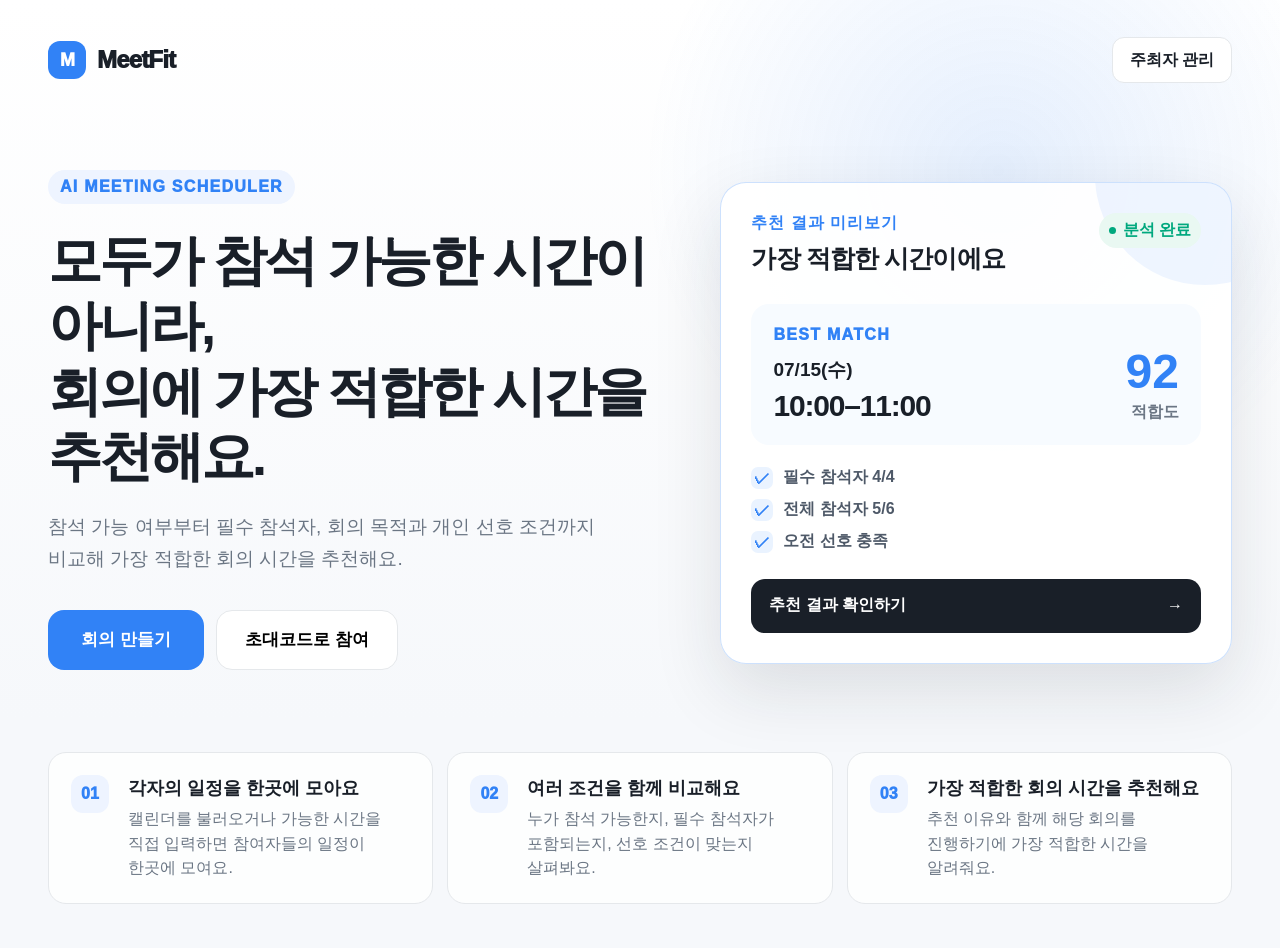
==== index.html @ 1ff72965 "change explain" ====
<!doctype html>
<html lang="ko">
  <head>
    <meta charset="UTF-8" />
    <meta name="viewport" content="width=device-width, initial-scale=1.0" />
    <title>MeetFit</title>
    <style>
      :root {
        --blue: #3182f6;
        --blue-2: #eaf3ff;
        --text: #191f28;
        --sub: #6b7684;
        --line: #e5e8eb;
        --bg: #f6f8fb;
        --card: #fff;
        --r: 18px;
        --shadow: 0 18px 50px rgba(25, 31, 40, 0.08);
      }
      * {
        box-sizing: border-box;
      }
      body {
        margin: 0;
        background: var(--bg);
        color: var(--text);
        font-size: 16px;
        font-family:
          -apple-system, BlinkMacSystemFont, "Segoe UI", Pretendard,
          "Noto Sans KR", sans-serif;
      }
      button,
      input,
      select {
        font: inherit;
      }
      button {
        border: 0;
        cursor: pointer;
      }
      .page {
        display: none;
        min-height: 100vh;
        padding: 54px 64px;
      }
      .page.active {
        display: block;
        animation: fade 0.22s ease;
      }
      @keyframes fade {
        from {
          opacity: 0.2;
          transform: translateY(8px);
        }
        to {
          opacity: 1;
          transform: none;
        }
      }
      .wrap {
        max-width: 1280px;
        margin: 0 auto;
      }
      .top {
        display: flex;
        justify-content: space-between;
        align-items: center;
        margin-bottom: 32px;
      }
      .brand {
        font-size: 24px;
        font-weight: 900;
      }
      .ghost {
        height: 54px;
        padding: 0 24px;
        border-radius: 14px;
        background: white;
        border: 1px solid var(--line);
        font-weight: 850;
        color: var(--text);
      }
      .primary {
        height: 58px;
        padding: 0 28px;
        border-radius: 14px;
        background: var(--blue);
        color: #fff;
        font-weight: 900;
      }
      .secondary {
        height: 58px;
        padding: 0 28px;
        border-radius: 14px;
        background: white;
        border: 1px solid var(--line);
        font-weight: 900;
      }
      .muted {
        color: var(--sub);
      }
      h1 {
        font-size: 54px;
        line-height: 1.14;
        margin: 0 0 18px;
        letter-spacing: -0.04em;
      }
      h2 {
        font-size: 38px;
        margin: 0 0 14px;
        letter-spacing: -0.035em;
      }
      h3 {
        font-size: 24px;
        margin: 0 0 10px;
      }
      .lead {
        font-size: 21px;
        line-height: 1.7;
        color: var(--sub);
        margin: 0 0 38px;
      }
      .card {
        background: var(--card);
        border: 1px solid var(--line);
        border-radius: var(--r);
        box-shadow: var(--shadow);
        padding: 34px;
      }
      .grid3 {
        display: grid;
        grid-template-columns: repeat(3, 1fr);
        gap: 22px;
      }
      .entry {
        min-height: 240px;
        text-align: left;
        transition: 0.18s;
      }
      .entry:hover {
        transform: translateY(-4px);
        border-color: #bcd6ff;
      }
      .entry .icon {
        font-size: 36px;
        margin-bottom: 26px;
      }
      .entry p {
        color: var(--sub);
        line-height: 1.6;
      }
      .pill {
        display: inline-flex;
        align-items: center;
        gap: 6px;
        border-radius: 99px;
        background: #eef4ff;
        color: var(--blue);
        font-weight: 900;
        padding: 9px 14px;
        font-size: 16px;
      }
      .layout {
        display: grid;
        grid-template-columns: 380px 1fr;
        gap: 28px;
        align-items: start;
      }
      .stack {
        display: flex;
        flex-direction: column;
        gap: 18px;
      }
      .field {
        display: flex;
        flex-direction: column;
        gap: 9px;
        margin-top: 20px;
      }
      .field label {
        font-weight: 900;
      }
      .field input,
      .field select {
        height: 58px;
        border: 1px solid var(--line);
        border-radius: 14px;
        padding: 0 18px;
        background: white;
      }
      .row {
        display: grid;
        grid-template-columns: 1fr 1fr;
        gap: 14px;
      }
      .hostbox {
        background: #f7f9fc;
        border: 1px solid var(--line);
        border-radius: 16px;
        padding: 18px;
        display: grid;
        gap: 10px;
      }
      .hostbox b {
        font-size: 18px;
      }
      .checkrow {
        display: flex;
        align-items: center;
        gap: 12px;
        margin-top: 16px;
        padding: 18px;
        border: 1px solid #bcd6ff;
        background: #f7fbff;
        border-radius: 14px;
        font-weight: 900;
      }
      .checkrow input {
        width: 22px;
        height: 22px;
        accent-color: var(--blue);
      }
      .section {
        margin-bottom: 22px;
      }
      .people-head {
        display: flex;
        justify-content: space-between;
        align-items: center;
        margin-bottom: 22px;
      }
      .addline {
        display: grid;
        grid-template-columns: 1fr 1fr auto;
        gap: 12px;
        margin-bottom: 22px;
      }
      .addline input {
        height: 58px;
        border: 1px solid var(--line);
        border-radius: 14px;
        padding: 0 18px;
      }
      .people-grid {
        display: grid;
        grid-template-columns: 1fr 1fr;
        gap: 14px;
      }
      .person {
        border: 1px solid var(--line);
        border-radius: 16px;
        padding: 16px;
        display: flex;
        align-items: center;
        gap: 14px;
        background: white;
      }
      .avatar {
        width: 46px;
        height: 46px;
        border-radius: 14px;
        background: #eef2f7;
        color: #5f6b7a;
        display: grid;
        place-items: center;
        font-weight: 900;
      }
      .person-info {
        flex: 1;
      }
      .person-info b {
        display: block;
        font-size: 17px;
      }
      .person-info span {
        color: var(--sub);
      }
      .mini-check {
        width: 26px;
        height: 26px;
        accent-color: var(--blue);
      }
      .remove {
        width: 36px;
        height: 36px;
        border-radius: 12px;
        background: #f2f4f6;
        color: #6b7684;
        font-weight: 900;
      }
      .criteria {
        display: flex;
        flex-direction: column;
        gap: 12px;
      }
      .criterion {
        border: 1px solid var(--line);
        border-radius: 15px;
        background: white;
        padding: 18px;
        display: grid;
        grid-template-columns: 28px 42px 1fr;
        gap: 12px;
        align-items: center;
      }
      .handle {
        color: #8b95a1;
      }
      .num {
        width: 30px;
        height: 30px;
        border-radius: 50%;
        background: var(--blue-2);
        color: var(--blue);
        display: grid;
        place-items: center;
        font-weight: 900;
      }
      .small {
        font-size: 16px;
        color: var(--sub);
        margin-top: 3px;
      }
      .invite-card {
        border: 1px solid #bcd6ff;
        background: #f7fbff;
        border-radius: 18px;
        padding: 26px;
        margin-top: 22px;
      }
      .code {
        font-size: 50px;
        font-weight: 950;
        letter-spacing: 0.08em;
        color: var(--blue);
        margin: 14px 0 22px;
      }
      .btnrow {
        display: flex;
        gap: 12px;
        flex-wrap: wrap;
      }
      .side-tabs {
        display: flex;
        flex-direction: column;
        gap: 14px;
      }
      .tab {
        width: 100%;
        height: 74px;
        border-radius: 16px;
        text-align: left;
        padding: 0 22px;
        font-size: 20px;
        font-weight: 900;
        background: #eef4ff;
        color: var(--blue);
      }
      .tab.off {
        background: transparent;
        color: #6b7684;
      }
      .dashboard {
        display: grid;
        grid-template-columns: 360px 1fr;
        gap: 26px;
      }
      .status-list {
        display: flex;
        flex-direction: column;
        gap: 12px;
      }
      .status-person {
        border: 1px solid var(--line);
        border-radius: 15px;
        background: white;
        padding: 16px;
        display: flex;
        gap: 12px;
        align-items: center;
      }
      .badge {
        border-radius: 99px;
        padding: 7px 10px;
        font-size: 16px;
        font-weight: 900;
        background: #f2f4f6;
        color: #6b7684;
      }
      .done {
        background: #e9f8f2;
        color: #00a87e;
      }
      .pending {
        background: #f2f4f6;
        color: #6b7684;
      }
      .bar {
        height: 12px;
        background: #edf1f6;
        border-radius: 99px;
        overflow: hidden;
        margin: 14px 0 4px;
      }
      .bar > div {
        height: 100%;
        width: 50%;
        background: var(--blue);
      }
      #status .organizer-progress {
        margin: 14px 0 30px;
      }
      .results {
        display: flex;
        flex-direction: column;
        gap: 16px;
      }
      .result {
        border: 1px solid var(--line);
        border-radius: 18px;
        background: white;
        padding: 26px;
      }
      .result.best {
        border-color: #9cc7ff;
        background: #fbfdff;
      }
      .result-top {
        display: flex;
        justify-content: space-between;
        gap: 20px;
      }
      .score {
        font-size: 34px;
        font-weight: 950;
        color: var(--blue);
        text-align: right;
      }
      .reason {
        display: grid;
        grid-template-columns: 1fr 1fr;
        gap: 10px;
        margin: 18px 0;
      }
      .reason span {
        background: #f7f9fc;
        border-radius: 12px;
        padding: 12px;
        font-weight: 800;
        color: #4e5968;
      }
      .hidden {
        display: none !important;
      }
      .modal {
        position: fixed;
        inset: 0;
        background: rgba(25, 31, 40, 0.38);
        display: none;
        align-items: center;
        justify-content: center;
        padding: 24px;
        z-index: 50;
      }
      .modal.show {
        display: flex;
      }
      .modalbox {
        width: min(520px, 100%);
        background: white;
        border-radius: 22px;
        padding: 32px;
        box-shadow: var(--shadow);
      }
      .phone-wrap {
        max-width: 520px;
        margin: 0 auto;
      }
      .phone {
        background: white;
        border: 1px solid var(--line);
        border-radius: 28px;
        box-shadow: var(--shadow);
        padding: 28px;
      }
      .progress {
        height: 8px;
        border-radius: 99px;
        background: #edf1f6;
        overflow: hidden;
        margin: 18px 0 32px;
      }
      .progress div {
        height: 100%;
        background: var(--blue);
        transition: 0.2s;
      }
      .join-step {
        display: none;
      }
      .join-step.active {
        display: block;
      }
      .choice {
        width: 100%;
        text-align: left;
        border: 1px solid var(--line);
        border-radius: 18px;
        background: white;
        padding: 22px;
        margin: 12px 0;
      }
      .choice.selected,
      .choice:hover {
        border-color: #9cc7ff;
        background: #f7fbff;
      }
      .choice b {
        font-size: 20px;
      }
      .choice p {
        color: var(--sub);
        margin: 8px 0 0;
      }
      .name-list {
        display: flex;
        flex-direction: column;
        gap: 12px;
      }
      .name-card {
        border: 1px solid var(--line);
        border-radius: 16px;
        padding: 16px;
        display: flex;
        align-items: center;
        gap: 14px;
        transition: 0.18s;
      }
      .name-card:not(.disabled) {
        cursor: pointer;
      }
      .name-card:not(.disabled):hover {
        border-color: #9cc7ff;
        background: #f7fbff;
      }
      .name-card.selected {
        border: 2px solid var(--blue);
        background: #eff6ff;
      }
      .name-card.selected .badge {
        background: var(--blue);
        color: white;
      }
      .name-card.disabled {
        opacity: 0.48;
        background: #f7f9fc;
      }
      .primary:disabled {
        opacity: 0.38;
        cursor: not-allowed;
        filter: grayscale(0.1);
      }
      .chips {
        display: flex;
        flex-wrap: wrap;
        gap: 10px;
      }
      .chip {
        height: 46px;
        padding: 0 16px;
        border-radius: 99px;
        background: #f2f4f6;
        font-weight: 900;
        color: #6b7684;
      }
      .chip.on {
        background: var(--blue);
        color: white;
      }
      .confirm-block {
        border: 1px solid var(--line);
        border-radius: 16px;
        padding: 18px;
        margin: 14px 0;
      }
      .toast {
        position: fixed;
        left: 50%;
        bottom: 34px;
        transform: translateX(-50%);
        background: #191f28;
        color: white;
        padding: 14px 18px;
        border-radius: 14px;
        font-weight: 850;
        display: none;
      }
      .toast.show {
        display: block;
        animation: toast 1.3s ease;
      }
      @keyframes toast {
        0% {
          opacity: 0;
          transform: translate(-50%, 10px);
        }
        20%,
        80% {
          opacity: 1;
          transform: translate(-50%, 0);
        }
        100% {
          opacity: 0;
          transform: translate(-50%, 10px);
        }
      }
      @media (max-width: 900px) {
        .page {
          padding: 28px 18px;
        }
        .grid3,
        .layout,
        .dashboard {
          grid-template-columns: 1fr;
        }
        .addline,
        .people-grid,
        .reason {
          grid-template-columns: 1fr;
        }
        h1 {
          font-size: 38px;
        }
        .card {
          padding: 24px;
        }
      }

      /* ===== layout hotfix: prevent card/input overlap and keep sections visually separated ===== */
      html,
      body {
        overflow-x: hidden;
      }
      .wrap {
        max-width: 1360px;
        width: 100%;
      }
      .layout {
        grid-template-columns: minmax(420px, 460px) minmax(0, 1fr);
        gap: 32px;
      }
      .dashboard {
        grid-template-columns: minmax(360px, 420px) minmax(0, 1fr);
        gap: 32px;
      }
      .layout > *,
      .dashboard > *,
      .row > *,
      .addline > * {
        min-width: 0;
      }
      .card {
        overflow: hidden;
      }
      .field input,
      .field select,
      .addline input {
        width: 100%;
        min-width: 0;
      }
      .row {
        grid-template-columns: minmax(0, 1fr) minmax(0, 1fr);
        gap: 14px;
      }
      .addline {
        grid-template-columns: minmax(0, 1fr) minmax(0, 1fr) 160px;
        align-items: stretch;
      }
      .addline .secondary {
        height: 58px;
        white-space: nowrap;
      }
      .people-grid {
        grid-template-columns: repeat(2, minmax(0, 1fr));
      }
      .person {
        min-width: 0;
      }
      .person-info {
        min-width: 0;
      }
      .person-info b,
      .person-info span {
        overflow: hidden;
        text-overflow: ellipsis;
        white-space: nowrap;
      }
      .hostbox {
        background: #f6f8fb;
        border-color: #dfe4ea;
        box-shadow: none;
      }
      .hostbox .pill {
        width: max-content;
      }
      .invite-card {
        overflow: hidden;
      }
      .code {
        font-size: 42px;
        line-height: 1.1;
        word-break: break-all;
      }
      .btnrow {
        display: grid;
        grid-template-columns: repeat(2, minmax(0, 1fr));
        gap: 12px;
      }
      .btnrow button {
        width: 100%;
        min-width: 0;
        white-space: normal;
        line-height: 1.25;
      }
      #createdInvite .manage-time-button {
        grid-column: 1 / -1;
        width: 100%;
      }

      .side-tabs {
        margin-bottom: 22px;
      }
      .side-tabs {
        margin-bottom: 22px;
      }
      .tab {
        display: flex;
        align-items: center;
      }
      .reason {
        grid-template-columns: repeat(2, minmax(0, 1fr));
      }
      .result-top {
        align-items: flex-start;
      }
      .choice b {
        display: block;
        font-size: 20px;
        line-height: 1.3;
        margin-bottom: 6px;
      }
      .choice p {
        display: block;
        color: var(--sub);
        font-size: 16px;
        line-height: 1.45;
        margin: 0;
      }

      @media (max-width: 1120px) {
        .layout,
        .dashboard {
          grid-template-columns: 1fr;
        }
        .page {
          padding: 40px 28px;
        }
      }
      @media (max-width: 760px) {
        .page {
          padding: 28px 18px;
        }
        .row,
        .addline,
        .people-grid,
        .reason,
        .btnrow {
          grid-template-columns: 1fr;
        }
        .code {
          font-size: 34px;
        }
        .primary,
        .secondary,
        .ghost {
          height: 52px;
          padding: 0 18px;
        }
        h1 {
          font-size: 36px;
        }
        h2 {
          font-size: 30px;
        }
      }

      /* ===== manage page: restored previous dashboard layout ===== */
      .manage-hero {
        display: flex;
        justify-content: space-between;
        gap: 28px;
        margin: 28px 0 34px;
        align-items: flex-start;
      }
      .manage-hero h1 {
        font-size: 42px;
        line-height: 1.16;
        letter-spacing: -0.045em;
        margin: 0 0 14px;
      }
      .manage-hero p {
        font-size: 17px;
        line-height: 1.7;
        color: #4b5563;
        margin: 0;
        max-width: 720px;
      }
      .manage-grid {
        display: grid;
        grid-template-columns: 390px minmax(0, 1fr);
        gap: 26px;
        align-items: start;
      }
      .mg-setting,
      .mg-section {
        background: #fff;
        border: 1px solid var(--line);
        border-radius: 18px;
        box-shadow: var(--shadow);
      }
      .mg-setting {
        position: sticky;
        top: 24px;
        overflow: hidden;
      }
      .mg-head {
        padding: 24px 26px;
        border-bottom: 1px solid var(--line);
      }
      .mg-eyebrow {
        font-weight: 900;
        color: var(--blue);
        font-size: 16px;
        letter-spacing: 0.08em;
        margin-bottom: 8px;
      }
      .mg-head h2,
      .mg-section h2 {
        font-size: 24px;
        margin: 0;
        letter-spacing: -0.03em;
      }
      .mg-form {
        padding: 24px 26px;
      }
      .mg-label {
        font-weight: 900;
        font-size: 16px;
        margin: 18px 0 10px;
      }
      .mg-input {
        height: 52px;
        border: 1px solid var(--line);
        border-radius: 14px;
        background: #fafbfc;
        padding: 0 16px;
        font-weight: 800;
        width: 100%;
        display: flex;
        align-items: center;
      }
      .mg-dates {
        display: grid;
        grid-template-columns: 1fr 1fr;
        gap: 12px;
      }
      .mg-hint {
        font-size: 16px;
        color: var(--sub);
        line-height: 1.5;
        margin-top: 10px;
      }
      .mg-people {
        display: flex;
        flex-direction: column;
        gap: 10px;
      }
      .mg-person {
        display: flex;
        align-items: center;
        gap: 12px;
        border: 1px solid var(--line);
        border-radius: 16px;
        padding: 13px 14px;
        background: #fff;
      }
      .mg-person.host {
        background: #f6f8fb;
      }
      .mg-pinfo {
        flex: 1;
        min-width: 0;
      }
      .mg-pinfo b {
        display: block;
      }
      .mg-pinfo span {
        font-size: 16px;
        color: var(--sub);
      }
      .mg-box {
        width: 22px;
        height: 22px;
        border-radius: 6px;
        border: 1px solid #a8b1bd;
        display: grid;
        place-items: center;
        font-weight: 900;
      }
      .mg-box.on {
        background: var(--blue);
        border-color: var(--blue);
        color: white;
      }
      .mg-priority {
        display: flex;
        flex-direction: column;
        gap: 12px;
      }
      .mg-priority-item {
        display: grid;
        grid-template-columns: 22px 34px 1fr;
        gap: 12px;
        align-items: center;
        border: 1px solid var(--line);
        border-radius: 16px;
        padding: 14px;
        background: #fff;
      }
      .mg-order {
        width: 28px;
        height: 28px;
        border-radius: 50%;
        background: #eaf3ff;
        color: var(--blue);
        display: grid;
        place-items: center;
        font-weight: 900;
      }
      .mg-priority-item span {
        font-size: 16px;
        color: var(--sub);
        line-height: 1.35;
      }
      .mg-right {
        display: flex;
        flex-direction: column;
        gap: 22px;
      }
      .mg-section {
        padding: 24px;
      }
      .mg-title {
        display: flex;
        justify-content: space-between;
        align-items: center;
        margin-bottom: 22px;
        gap: 16px;
      }
      .mg-title h2 {
        display: flex;
        gap: 12px;
        align-items: center;
      }
      .mg-num {
        width: 36px;
        height: 36px;
        border-radius: 12px;
        background: #111827;
        color: #fff;
        display: grid;
        place-items: center;
        font-size: 16px;
      }
      .mg-tag {
        height: 34px;
        border-radius: 999px;
        background: #f1f5f9;
        color: #526172;
        display: inline-flex;
        align-items: center;
        padding: 0 14px;
        font-weight: 900;
        font-size: 16px;
        white-space: nowrap;
      }
      .mg-summary {
        display: grid;
        grid-template-columns: repeat(5, minmax(0, 1fr));
        gap: 12px;
      }
      .mg-summary div {
        border: 1px solid var(--line);
        border-radius: 16px;
        padding: 18px;
        background: #fafbfc;
      }
      .mg-summary b {
        font-size: 21px;
        display: block;
        margin-bottom: 8px;
      }
      .mg-summary span {
        font-size: 16px;
        color: var(--sub);
      }
      .mg-schedule {
        border: 1px solid var(--line);
        border-radius: 18px;
        overflow: hidden;
      }
      .mg-row {
        display: grid;
        grid-template-columns: 120px repeat(5, 1fr);
      }
      .mg-cell {
        min-height: 58px;
        border-right: 1px solid var(--line);
        border-bottom: 1px solid var(--line);
        padding: 12px;
        background: #fff;
        font-weight: 900;
      }
      .mg-cell:last-child {
        border-right: 0;
      }
      .mg-headcell {
        background: #fafbfc;
        text-align: center;
      }
      .mg-time {
        color: #64748b;
        background: #fafbfc;
      }
      .mg-slot {
        background: #ecfdf5;
      }
      .mg-slot.warn {
        background: #fff7e8;
      }
      .mg-slot.active {
        outline: 3px solid var(--blue);
        outline-offset: -3px;
        background: #eaf3ff;
      }
      .mg-total {
        font-size: 16px;
        font-weight: 950;
        line-height: 1.25;
        color: var(--text);
      }
      .mg-required {
        display: inline-flex;
        align-items: center;
        margin-top: 8px;
        padding: 5px 8px;
        border-radius: 8px;
        background: rgba(255, 255, 255, 0.72);
        color: #526172;
        font-size: 16px;
        font-weight: 850;
        line-height: 1.2;
      }
      .mg-slot.active .mg-required {
        background: #fff;
        color: var(--blue);
      }
      .manage-grid .results .result {
        border-radius: 18px;
        padding: 24px;
      }
      .manage-grid .result.best {
        border-color: #99c4ff;
        background: linear-gradient(180deg, #f8fbff, #fff);
      }
      @media (max-width: 1120px) {
        .manage-grid {
          grid-template-columns: 1fr;
        }
        .mg-setting {
          position: relative;
          top: auto;
        }
        .mg-summary {
          grid-template-columns: repeat(2, minmax(0, 1fr));
        }
        .mg-row {
          grid-template-columns: 78px repeat(5, 1fr);
          font-size: 16px;
        }
        .mg-cell {
          padding: 8px;
        }
        .manage-hero {
          display: block;
        }
        .manage-hero h1 {
          font-size: 34px;
        }
      }
      @media (max-width: 760px) {
        .mg-summary {
          grid-template-columns: 1fr;
        }
        .mg-row {
          grid-template-columns: 64px repeat(5, 1fr);
          font-size: 16px;
        }
        .mg-cell {
          min-height: 54px;
          padding: 6px;
        }
        .manage-hero h1 {
          font-size: 30px;
        }
      }

      /* ===== final polish for manage/create spacing and read-only condition view ===== */
      .hostbox {
        margin-bottom: 28px;
      }
      .addline {
        margin-top: 22px;
        margin-bottom: 28px;
      }
      .mg-head {
        display: flex;
        align-items: flex-start;
        justify-content: space-between;
        gap: 16px;
        margin-bottom: 22px;
      }
      .mg-label.with-action {
        display: flex;
        align-items: center;
        justify-content: space-between;
        gap: 12px;
      }
      .text-btn {
        height: 38px;
        padding: 0 14px;
        border-radius: 11px;
        background: #eef4ff;
        color: var(--blue);
        font-weight: 900;
        white-space: nowrap;
      }
      .mg-role-badge {
        margin-left: auto;
        border-radius: 999px;
        padding: 8px 12px;
        font-size: 16px;
        font-weight: 900;
        white-space: nowrap;
      }
      .mg-role-badge.required {
        background: #eef4ff;
        color: var(--blue);
      }
      .mg-role-badge.optional {
        background: #f2f4f6;
        color: #6b7684;
      }
      .mg-priority.readonly .mg-priority-item {
        grid-template-columns: 42px minmax(0, 1fr);
        cursor: default;
      }
      .mg-priority.readonly .mg-priority-item b {
        display: block;
        line-height: 1.35;
        margin-bottom: 4px;
      }
      .mg-priority.readonly .mg-priority-item span {
        display: block;
        line-height: 1.45;
      }
      .mg-priority.readonly .handle {
        display: none;
      }
      .mg-person.host {
        padding: 18px 20px;
        background: #f7f9fc;
      }
      .mg-person.host .mg-tag {
        margin-left: auto;
      }

      /* ===== create page criteria drag polish ===== */
      .criteria-header {
        display: flex;
        flex-direction: column;
        gap: 8px;
        margin-bottom: 22px;
      }
      .criteria-header h2 {
        margin: 0;
      }
      .criteria-help {
        margin: 0;
        color: var(--sub);
        font-size: 16px;
        line-height: 1.55;
      }
      .criteria {
        gap: 14px;
      }
      .criterion {
        grid-template-columns: 34px 46px minmax(0, 1fr);
        padding: 20px 22px;
        cursor: grab;
        transition:
          transform 0.16s ease,
          box-shadow 0.16s ease,
          border-color 0.16s ease,
          background 0.16s ease;
      }
      .criterion:hover {
        border-color: #bcd6ff;
        background: #fbfdff;
      }
      .criterion:active {
        cursor: grabbing;
      }
      .criterion.dragging {
        opacity: 0.42;
        transform: scale(0.99);
      }
      .criterion.drag-over {
        border-color: var(--blue);
        background: #f7fbff;
      }
      .criterion .handle {
        width: 34px;
        height: 34px;
        border-radius: 10px;
        display: grid;
        place-items: center;
        color: #8b95a1;
        background: #f7f9fc;
        font-size: 18px;
      }
      .criterion b {
        display: block;
        line-height: 1.35;
        margin-bottom: 4px;
      }
      .criterion .small {
        line-height: 1.45;
        margin: 0;
      }
      .num {
        width: 34px;
        height: 34px;
      }
      .hostbox {
        margin-bottom: 32px;
      }
      .addline {
        margin-top: 24px;
        margin-bottom: 30px;
      }

      .access-wrap {
        max-width: 560px;
        margin: 0 auto;
      }
      .access-card {
        background: white;
        border: 1px solid var(--line);
        border-radius: 26px;
        box-shadow: var(--shadow);
        padding: 38px;
      }
      .access-card h1 {
        font-size: 38px;
        margin: 0 0 12px;
        letter-spacing: -0.045em;
      }
      .access-card .lead {
        font-size: 17px;
        margin-bottom: 28px;
      }
      .access-help {
        display: flex;
        gap: 10px;
        flex-wrap: wrap;
        margin-top: 16px;
      }
      .access-help span {
        background: #f2f6ff;
        color: var(--blue);
        border-radius: 99px;
        padding: 8px 12px;
        font-weight: 850;
        font-size: 16px;
      }
      .password-row {
        display: grid;
        grid-template-columns: 1fr 1fr;
        gap: 12px;
      }
      .invite-meta {
        margin-top: 16px;
        color: var(--sub);
        font-size: 16px;
        line-height: 1.6;
      }
      .pass-chip {
        display: inline-flex;
        align-items: center;
        gap: 8px;
        background: #f3f7ff;
        color: var(--blue);
        font-weight: 900;
        border-radius: 999px;
        padding: 8px 12px;
        margin-top: 10px;
      }

      /* ===== shared participant/organizer entry layout ===== */
      .flow-shell {
        width: 100%;
        max-width: 560px;
        margin: 0 auto;
      }
      .phone-wrap.flow-shell,
      .access-wrap.flow-shell {
        max-width: 560px;
      }
      .phone-wrap.flow-shell {
        transition: max-width 0.22s ease;
      }
      .phone-wrap.flow-shell.condition-wide {
        max-width: 820px;
      }
      .flow-nav {
        width: 100%;
        min-height: 54px;
        display: flex;
        align-items: center;
        justify-content: space-between;
        gap: 12px;
        margin-bottom: 22px;
      }
      .flow-nav .ghost {
        flex: 0 0 auto;
        white-space: nowrap;
      }
      .phone-wrap.flow-shell .phone,
      .access-wrap.flow-shell .access-card {
        width: 100%;
        margin: 0;
        padding: 32px;
        border: 1px solid var(--line);
        border-radius: 28px;
        background: #fff;
        box-shadow: var(--shadow);
      }
      @media (max-width: 760px) {
        .flow-shell {
          max-width: 100%;
        }
        .phone-wrap.flow-shell.condition-wide {
          max-width: 100%;
        }
        .phone-wrap.flow-shell .phone,
        .access-wrap.flow-shell .access-card {
          padding: 24px;
          border-radius: 22px;
        }
        .flow-nav {
          min-height: 52px;
          margin-bottom: 18px;
        }
      }

      /* ===== manage criteria inline edit ===== */
      .mg-priority-help {
        font-size: 16px;
        color: var(--sub);
        line-height: 1.5;
        margin: 0 0 12px;
        display: none;
      }
      .mg-priority.editing + .mg-priority-help {
        display: block;
      }
      .mg-priority.editing .mg-priority-item {
        grid-template-columns: 26px 42px minmax(0, 1fr);
        cursor: grab;
        transition: 0.16s;
      }
      .mg-priority.editing .mg-priority-item:active {
        cursor: grabbing;
      }
      .mg-priority.editing .handle {
        display: block;
        color: #8b95a1;
        font-weight: 900;
        text-align: center;
      }
      .mg-priority.editing .mg-priority-item.dragging {
        opacity: 0.55;
        transform: scale(0.995);
      }
      .mg-priority.editing .mg-priority-item.drag-over {
        border-color: #9cc7ff;
        background: #f7fbff;
      }
      .mg-priority.readonly .handle {
        display: none;
      }

      /* ===== fix: manage criteria edit layout should not collapse ===== */
      #manageCriteriaList.editing {
        gap: 12px;
      }
      #manageCriteriaList.editing .mg-priority-item {
        display: flex !important;
        align-items: center;
        gap: 14px;
        min-height: 92px;
        padding: 18px 20px;
        cursor: grab;
      }
      #manageCriteriaList.editing .mg-priority-item:active {
        cursor: grabbing;
      }
      #manageCriteriaList.editing .handle {
        display: grid !important;
        width: 26px;
        min-width: 26px;
        place-items: center;
        color: #8b95a1;
        font-weight: 900;
        font-size: 20px;
      }
      #manageCriteriaList.editing .mg-order {
        width: 42px;
        height: 42px;
        min-width: 42px;
        font-size: 19px;
      }
      #manageCriteriaList.editing .mg-priority-item > div:last-child {
        flex: 1;
        min-width: 0;
      }
      #manageCriteriaList.editing .mg-priority-item b {
        display: block;
        font-size: 20px;
        line-height: 1.35;
        word-break: keep-all;
        overflow-wrap: normal;
        white-space: normal;
        margin-bottom: 5px;
      }
      #manageCriteriaList.editing .mg-priority-item span:not(.handle) {
        display: block;
        font-size: 16px;
        line-height: 1.45;
        color: var(--sub);
        word-break: keep-all;
        overflow-wrap: normal;
        white-space: normal;
      }
      #manageCriteriaList.editing .mg-priority-item.dragging {
        opacity: 0.6;
        box-shadow: 0 12px 28px rgba(25, 31, 40, 0.12);
        transform: scale(0.995);
      }
      #manageCriteriaList.editing .mg-priority-item.drag-over {
        border-color: #9cc7ff;
        background: #f7fbff;
      }
      #manageCriteriaHelp {
        margin: 0 0 14px;
        padding: 12px 14px;
        border-radius: 12px;
        background: #f7fbff;
        color: #4e5968;
      }
      @media (max-width: 760px) {
        #manageCriteriaList.editing .mg-priority-item {
          padding: 16px;
          gap: 12px;
        }
        #manageCriteriaList.editing .mg-priority-item b {
          font-size: 18px;
        }
      }

      /* ===== definitive fix: manage criteria edit cards keep a stable horizontal layout ===== */
      #manageCriteriaList {
        width: 100%;
        min-width: 0;
      }
      #manageCriteriaList .mg-priority-item {
        width: 100%;
        min-width: 0;
      }
      #manageCriteriaList.editing .mg-priority-item {
        display: grid !important;
        grid-template-columns: 30px 44px minmax(0, 1fr) !important;
        align-items: center !important;
        column-gap: 14px !important;
        min-height: 88px !important;
        padding: 18px 20px !important;
        width: 100% !important;
        min-width: 0 !important;
      }
      #manageCriteriaList.editing .mg-priority-copy {
        display: block !important;
        width: 100% !important;
        min-width: 0 !important;
        max-width: none !important;
      }
      #manageCriteriaList.editing .mg-priority-copy b,
      #manageCriteriaList.editing .mg-priority-copy span {
        display: block !important;
        width: auto !important;
        max-width: none !important;
        white-space: normal !important;
        word-break: keep-all !important;
        overflow-wrap: break-word !important;
        writing-mode: horizontal-tb !important;
      }
      #manageCriteriaList.editing .mg-priority-copy b {
        font-size: 18px !important;
        line-height: 1.35 !important;
        margin: 0 0 5px !important;
      }
      #manageCriteriaList.editing .mg-priority-copy span {
        font-size: 16px !important;
        line-height: 1.5 !important;
        color: var(--sub) !important;
      }
      #manageCriteriaList.editing .handle {
        width: 30px !important;
        min-width: 30px !important;
      }
      #manageCriteriaList.editing .mg-order {
        width: 42px !important;
        height: 42px !important;
        min-width: 42px !important;
      }
      @media (max-width: 1120px) {
        #manageCriteriaList.editing .mg-priority-item {
          grid-template-columns: 28px 42px minmax(0, 1fr) !important;
        }
      }
      @media (max-width: 560px) {
        #manageCriteriaList.editing .mg-priority-item {
          grid-template-columns: 24px 38px minmax(0, 1fr) !important;
          padding: 15px 14px !important;
          column-gap: 10px !important;
        }
        #manageCriteriaList.editing .mg-priority-copy b {
          font-size: 16px !important;
        }
        #manageCriteriaList.editing .mg-priority-copy span {
          font-size: 16px !important;
        }
      }

      /* ===== priority save feedback ===== */
      #recommend {
        position: relative;
        transition:
          min-height 0.35s ease,
          padding 0.35s ease;
      }
      #recommend.is-loading {
        min-height: 520px;
      }
      #recommend.is-loading .mg-title {
        margin-bottom: 0;
      }
      #recommend.is-loading .results {
        opacity: 0;
        pointer-events: none;
      }
      .recalc-banner {
        display: none;
        position: absolute;
        left: 24px;
        right: 24px;
        top: 106px;
        bottom: 24px;
        align-items: center;
        justify-content: center;
        flex-direction: column;
        gap: 16px;
        border: 1px solid #d7e7ff;
        background: linear-gradient(180deg, #f8fbff, #f3f8ff);
        border-radius: 18px;
        color: var(--blue);
        font-weight: 900;
        text-align: center;
        padding: 32px;
      }
      #recommend.is-loading .recalc-banner {
        display: flex;
        animation: loadingPanelIn 0.3s ease both;
      }
      .recalc-spinner {
        width: 42px;
        height: 42px;
        border: 5px solid #d6e7ff;
        border-top-color: var(--blue);
        border-radius: 50%;
        animation: spinRecalc 0.75s linear infinite;
      }
      .recalc-banner span:last-child {
        font-size: 18px;
        line-height: 1.55;
      }
      .results {
        transition:
          opacity 0.2s ease,
          transform 0.2s ease;
      }
      .results.updated {
        animation: resultsUpdated 0.7s cubic-bezier(0.2, 0.8, 0.2, 1);
      }
      .result.rank-change {
        animation: rankPulse 0.85s ease;
      }
      @keyframes spinRecalc {
        to {
          transform: rotate(360deg);
        }
      }
      @keyframes loadingPanelIn {
        from {
          opacity: 0;
          transform: translateY(10px);
        }
        to {
          opacity: 1;
          transform: none;
        }
      }
      @keyframes resultsUpdated {
        0% {
          opacity: 0.25;
          transform: translateY(14px);
        }
        100% {
          opacity: 1;
          transform: none;
        }
      }
      @keyframes rankPulse {
        0% {
          box-shadow: 0 0 0 0 rgba(49, 130, 246, 0.28);
        }
        65% {
          box-shadow: 0 0 0 12px rgba(49, 130, 246, 0);
        }
        100% {
          box-shadow: none;
        }
      }
      @media (max-width: 760px) {
        #recommend.is-loading {
          min-height: 430px;
        }
        .recalc-banner {
          left: 18px;
          right: 18px;
          top: 96px;
          bottom: 18px;
        }
      }

      /* ===== recommendation selection + schedule sync ===== */
      .result {
        position: relative;
        transition:
          border-color 0.2s ease,
          background 0.2s ease,
          box-shadow 0.2s ease,
          transform 0.2s ease;
      }
      .result.selected {
        border: 2px solid #111827 !important;
        background: #f8fafc !important;
        box-shadow:
          0 0 0 4px rgba(17, 24, 39, 0.08),
          0 16px 36px rgba(17, 24, 39, 0.1);
        transform: translateY(-1px);
      }
      .result.selected .primary {
        background: #111827;
      }
      .result.selected .primary::before {
        content: "✓ ";
      }
      .selection-badge {
        display: none;
        position: absolute;
        right: 22px;
        top: 22px;
        border-radius: 999px;
        padding: 8px 12px;
        background: #111827;
        color: #fff;
        font-size: 16px;
        font-weight: 900;
      }
      .result.selected .selection-badge {
        display: inline-flex;
      }
      .result.selected .score {
        margin-top: 42px;
      }
      .mg-slot.active {
        position: relative;
        min-height: 58px;
        display: grid;
        grid-template-columns: minmax(0, 1fr) auto;
        grid-template-areas:
          "total best"
          "required required";
        align-content: center;
        align-items: center;
        gap: 8px 6px;
        padding: 12px !important;
        outline: 3px solid var(--blue);
        outline-offset: -3px;
        background: #eaf3ff;
        z-index: 1;
      }
      .mg-slot.active::after {
        content: "BEST";
        position: static;
        grid-area: best;
        justify-self: end;
        align-self: center;
        padding: 4px 7px;
        border-radius: 999px;
        background: var(--blue);
        color: #fff;
        font-size: 12px;
        line-height: 1;
        font-weight: 950;
        letter-spacing: 0.04em;
        z-index: 2;
      }
      .mg-slot.active .mg-total {
        grid-area: total;
        min-width: 0;
        white-space: nowrap;
      }
      .mg-slot.active .mg-required {
        grid-area: required;
        justify-self: start;
        margin-top: 0;
      }
      .mg-schedule .mg-cell,
      .mg-schedule .mg-total,
      .mg-schedule .mg-required {
        font-size: 13px;
      }
      .mg-schedule .mg-total,
      .mg-schedule .mg-required {
        line-height: 1.3;
      }

      /* ===== recommendation more button ===== */
      .more-results-wrap {
        display: flex;
        justify-content: center;
        margin-top: 18px;
      }
      .more-results-btn {
        width: 100%;
        min-height: 56px;
        padding: 0 24px;
        display: flex;
        align-items: center;
        justify-content: center;
        border: 1px solid var(--line);
        border-radius: 14px;
        background: #fff;
        color: var(--text);
        font-size: 16px;
        font-weight: 900;
        line-height: 1;
        box-shadow: none;
        transition:
          background 0.18s ease,
          border-color 0.18s ease,
          color 0.18s ease,
          transform 0.18s ease;
      }
      .more-results-btn:hover {
        background: #f7f9fc;
        border-color: #cfd7e3;
      }
      .more-results-btn:active {
        transform: translateY(1px);
      }

      /* ===== more button icon alignment fix ===== */
      .more-results-btn {
        gap: 10px;
        line-height: 1.2;
      }
      .more-results-btn #moreResultsText {
        display: inline-flex;
        align-items: center;
        line-height: 1.2;
      }
      .more-results-icon {
        width: 18px;
        height: 18px;
        display: inline-block;
        flex: 0 0 18px;
        position: relative;
        transform: translateY(0);
        transition: transform 0.22s ease;
      }
      .more-results-icon::before,
      .more-results-icon::after {
        content: "";
        position: absolute;
        top: 8px;
        width: 10px;
        height: 2px;
        border-radius: 2px;
        background: currentColor;
      }
      .more-results-icon::before {
        left: 1px;
        transform: rotate(45deg);
      }
      .more-results-icon::after {
        right: 1px;
        transform: rotate(-45deg);
      }
      .more-results-btn.open .more-results-icon {
        transform: rotate(180deg);
      }

      /* ===== calendar connection and review flow ===== */
      .calendar-options {
        display: grid;
        grid-template-columns: 1fr 1fr;
        gap: 14px;
        margin-top: 18px;
      }
      .calendar-option {
        min-height: 124px;
        border: 1px solid var(--line);
        border-radius: 18px;
        background: #fff;
        padding: 22px;
        text-align: left;
        display: flex;
        flex-direction: column;
        justify-content: space-between;
        transition: 0.18s;
      }
      .calendar-option:hover {
        border-color: #9cc7ff;
        background: #f7fbff;
        transform: translateY(-2px);
      }
      .calendar-option.selected {
        border: 2px solid var(--blue);
        background: #eff6ff;
      }
      .calendar-option .calendar-icon {
        width: 44px;
        height: 44px;
        border-radius: 14px;
        background: #eef4ff;
        color: var(--blue);
        display: grid;
        place-items: center;
        font-size: 23px;
        margin-bottom: 18px;
      }
      .calendar-option b {
        display: block;
        font-size: 19px;
        line-height: 1.35;
      }
      .calendar-option span {
        display: block;
        color: var(--sub);
        font-size: 16px;
        margin-top: 6px;
        line-height: 1.45;
      }
      .calendar-review {
        border: 1px solid var(--line);
        border-radius: 20px;
        background: #fbfcfe;
        padding: 18px;
        overflow: hidden;
        margin: 14px 0 18px;
      }
      .calendar-review-head {
        display: flex;
        justify-content: space-between;
        align-items: center;
        gap: 14px;
        margin-bottom: 16px;
      }
      .calendar-review-head h3 {
        margin: 0;
        font-size: 20px;
      }
      .calendar-provider {
        display: inline-flex;
        align-items: center;
        gap: 8px;
        border-radius: 999px;
        padding: 8px 12px;
        background: #eef4ff;
        color: var(--blue);
        font-weight: 900;
        font-size: 16px;
      }
      .mini-calendar {
        display: grid;
        grid-template-columns: 58px repeat(5, minmax(0, 1fr));
        border: 1px solid var(--line);
        border-radius: 16px;
        overflow: hidden;
        background: #fff;
      }
      .mini-calendar .mc-cell {
        position: relative;
        min-height: 76px;
        padding: 12px;
        border-right: 1px solid var(--line);
        border-bottom: 1px solid var(--line);
        font-size: 16px;
        color: #475569;
        background: #fff;
        display: flex;
        align-items: center;
        justify-content: center;
        text-align: center;
      }
      .mini-calendar .mc-cell:nth-child(6n) {
        border-right: 0;
      }
      .mini-calendar .mc-head {
        min-height: 48px;
        background: #f8fafc;
        font-weight: 900;
        color: #334155;
      }
      .mini-calendar .mc-time {
        background: #f8fafc;
        color: #64748b;
        font-weight: 800;
      }
      .mini-calendar .mc-cell.busy {
        background: #eef4ff;
        color: var(--blue);
        font-weight: 900;
      }
      .mini-calendar .mc-cell.busy-strong {
        background: #e2edff;
        color: #1b64da;
        font-weight: 900;
      }
      .mini-calendar .mc-event {
        width: 100%;
        height: 100%;
        display: flex;
        flex-direction: column;
        align-items: center;
        justify-content: center;
        gap: 4px;
        padding: 0;
        font-weight: 900;
        line-height: 1.35;
        background: transparent;
        color: inherit;
        border-radius: 0;
      }
      .mini-calendar .mc-event small {
        display: block;
        font-size: 16px;
        font-weight: 800;
        line-height: 1.2;
        opacity: 0.78;
      }
      .mini-calendar .mc-event.green,
      .mini-calendar .mc-event.blue {
        background: transparent;
        color: inherit;
      }
      .calendar-note {
        margin: 14px 0 0;
        color: var(--sub);
        font-size: 16px;
        line-height: 1.55;
      }
      .manual-only,
      .calendar-only {
        display: none;
      }
      .manual-mode .manual-only {
        display: block;
      }
      .calendar-mode .calendar-only {
        display: block;
      }
      @media (max-width: 760px) {
        .calendar-options {
          grid-template-columns: 1fr;
        }
        .mini-calendar {
          grid-template-columns: 48px repeat(5, minmax(70px, 1fr));
          overflow-x: auto;
        }
        .calendar-review {
          overflow-x: auto;
        }
        .mini-calendar {
          min-width: 560px;
        }
      }

      /* participant completion and response-status flow */
      .completion-note {
        margin: -8px 0 28px;
        color: var(--sub);
        font-size: 16px;
        line-height: 1.65;
      }
      .completion-actions {
        margin-top: 26px;
      }
      .participant-status-head {
        display: flex;
        align-items: flex-start;
        justify-content: space-between;
        gap: 18px;
        margin-bottom: 18px;
      }
      .participant-status-head .lead {
        font-size: 16px;
        margin: 8px 0 0;
      }
      .participant-progress {
        margin: 16px 0 30px;
      }
      .participant-status-list {
        gap: 14px;
      }
      .participant-status-list .status-person {
        padding: 18px;
      }
      .participant-status-list .status-person.current-user {
        border-color: #9cc7ff;
        background: #f7fbff;
      }
      .participant-status-list .you-badge {
        margin-left: 8px;
        background: #eef4ff;
        color: var(--blue);
        border-radius: 999px;
        padding: 4px 8px;
        font-size: 16px;
        font-weight: 900;
      }
      .status-notice {
        margin-top: 24px;
        padding: 18px;
        border-radius: 14px;
        background: #f7f9fc;
        color: var(--sub);
        font-size: 16px;
        line-height: 1.55;
      }
      @media (max-width: 760px) {
        .participant-status-head {
          align-items: flex-start;
        }
        .participant-status-head .pill {
          flex-shrink: 0;
        }
        .completion-actions {
          grid-template-columns: 1fr;
        }
      }

      /* ===== hourly calendar grid: one row equals one hour ===== */
      .mini-calendar.hourly {
        display: grid;
        grid-template-columns: 74px repeat(5, minmax(0, 1fr));
        grid-template-rows: 58px repeat(10, 72px);
        border: 1px solid var(--line);
        border-radius: 18px;
        overflow: hidden;
        background: #fff;
        position: relative;
      }
      .mini-calendar.hourly .mc-cell {
        min-height: 0;
        padding: 10px;
        border-right: 1px solid var(--line);
        border-bottom: 1px solid var(--line);
        background: #fff;
        display: flex;
        align-items: center;
        justify-content: center;
        text-align: center;
        color: #475569;
        font-size: 16px;
        position: relative;
        z-index: 1;
      }
      /* 모든 시간대의 요일 구분선이 같은 위치와 굵기로 이어지도록 유지 */
      .mini-calendar.hourly .mc-cell:nth-child(6n) {
        border-right: 1px solid var(--line);
      }
      .mini-calendar.hourly .mc-head {
        background: #f8fafc;
        font-weight: 900;
        color: #334155;
        font-size: 16px;
      }
      .mini-calendar.hourly .mc-head,
      .manual-calendar .manual-head {
        text-align: center;
        line-height: 1.35;
      }
      .mini-calendar.hourly .loaded-date-head {
        width: 100%;
        justify-content: center;
        align-items: center;
      }
      .mini-calendar.hourly .mc-time {
        background: #f8fafc;
        color: #64748b;
        font-weight: 850;
        font-size: 16px;
      }
      .mini-calendar.hourly .mc-event-block {
        width: 100%;
        height: 100%;
        min-width: 0;
        margin: 0;
        box-sizing: border-box;
        border-radius: 0;
        background: #eaf3ff;
        color: var(--blue);
        font-weight: 900;
        font-size: 16px;
        display: flex;
        flex-direction: column;
        align-items: center;
        justify-content: center;
        text-align: center;
        line-height: 1.35;
        padding: 8px 6px;
        word-break: keep-all;
        overflow-wrap: normal;
        white-space: nowrap;
        z-index: 3;
        box-shadow: inset 0 0 0 1px rgba(49, 130, 246, 0.08);
      }
      .mini-calendar.hourly .mc-event-block small {
        display: block;
        margin-top: 4px;
        font-size: 16px;
        font-weight: 800;
        opacity: 0.78;
        white-space: nowrap;
      }
      .extra-schedule {
        margin-top: 16px;
        padding: 18px;
        border: 1px solid var(--line);
        border-radius: 16px;
        background: #fff;
      }
      .extra-schedule-head {
        display: grid;
        grid-template-columns: minmax(0, 1fr) auto;
        align-items: center;
        gap: 20px;
      }
      .extra-schedule-head > div {
        min-width: 0;
      }
      .extra-schedule-head h4 {
        margin: 0 0 5px;
        font-size: 16px;
        line-height: 1.4;
        word-break: keep-all;
      }
      .extra-schedule-head p {
        margin: 0;
        color: var(--sub);
        font-size: 16px;
        line-height: 1.6;
        word-break: keep-all;
      }
      .extra-schedule-head .secondary {
        height: 46px;
        padding: 0 18px;
        border-radius: 12px;
        white-space: nowrap;
        word-break: keep-all;
        flex-shrink: 0;
      }
      .extra-schedule-form {
        margin-top: 16px;
        padding-top: 16px;
        border-top: 1px solid var(--line);
      }
      .extra-schedule-fields {
        display: grid;
        grid-template-columns: minmax(130px, 1.4fr) repeat(3, minmax(92px, 1fr));
        gap: 10px;
      }
      .extra-schedule-fields input,
      .extra-schedule-fields select {
        width: 100%;
        min-width: 0;
        height: 48px;
        padding: 0 12px;
        border: 1px solid var(--line);
        border-radius: 12px;
        background: #fff;
      }
      .extra-schedule-actions {
        display: flex;
        justify-content: flex-end;
        margin-top: 10px;
      }
      .extra-schedule-actions .primary {
        width: auto;
        min-width: 112px;
        height: 48px;
        padding: 0 20px;
        border-radius: 12px;
        white-space: nowrap;
        word-break: keep-all;
      }
      .extra-schedule-error {
        min-height: 18px;
        margin: 8px 0 0;
        color: #e5484d;
        font-size: 16px;
        font-weight: 800;
      }
      .extra-schedule-list {
        display: grid;
        gap: 8px;
        margin-top: 14px;
      }
      .extra-schedule-item {
        display: flex;
        align-items: center;
        justify-content: space-between;
        gap: 12px;
        padding: 12px 14px;
        border-radius: 12px;
        background: #f7f9fc;
      }
      .extra-schedule-item b {
        display: block;
        font-size: 16px;
      }
      .extra-schedule-item span {
        display: block;
        margin-top: 3px;
        color: var(--sub);
        font-size: 16px;
      }
      .extra-schedule-remove {
        border: 0;
        background: transparent;
        color: var(--sub);
        font-weight: 900;
        padding: 6px;
        cursor: pointer;
        white-space: nowrap;
      }
      .mini-calendar.hourly .mc-event-block.user-added-event {
        background: #dceaff;
        box-shadow: inset 0 0 0 2px rgba(49, 130, 246, 0.24);
        white-space: normal;
        word-break: keep-all;
        overflow: hidden;
      }
      @media (max-width: 760px) {
        .calendar-review {
          overflow-x: auto;
        }
        .mini-calendar.hourly {
          min-width: 720px;
          grid-template-columns: 64px repeat(5, minmax(118px, 1fr));
          grid-template-rows: 54px repeat(10, 66px);
        }
        .extra-schedule-head {
          align-items: flex-start;
          grid-template-columns: 1fr;
        }
        .extra-schedule-head .secondary {
          width: 100%;
        }
        .extra-schedule-fields {
          grid-template-columns: 1fr 1fr;
        }
        .extra-schedule-actions .primary {
          width: 100%;
        }
      }

      /* ===== direct input schedule calendar ===== */
      .manual-calendar-wrap {
        margin-bottom: 18px;
        overflow: hidden;
        border: 1px solid var(--line);
        border-radius: 16px;
        background: #fff;
      }
      .manual-calendar-scroll {
        width: 100%;
        max-width: 100%;
        overflow-x: auto;
        overflow-y: hidden;
        -webkit-overflow-scrolling: touch;
      }
      .manual-calendar-head {
        display: flex;
        justify-content: space-between;
        align-items: center;
        gap: 12px;
        padding: 18px 18px 14px;
        border-bottom: 1px solid var(--line);
      }
      .manual-calendar-head h3 {
        margin: 0;
        font-size: 20px;
      }
      .manual-calendar-help {
        margin: 0;
        color: var(--sub);
        font-size: 16px;
        line-height: 1.45;
        text-align: right;
      }
      .manual-calendar {
        display: grid;
        grid-template-columns: 64px repeat(5, minmax(82px, 1fr));
        min-width: 540px;
        user-select: none;
      }
      .manual-calendar .manual-cell {
        min-height: 52px;
        border-right: 1px solid var(--line);
        border-bottom: 1px solid var(--line);
        display: flex;
        align-items: center;
        justify-content: center;
        padding: 7px;
        background: #fff;
        color: #4e5968;
        font-size: 16px;
        font-weight: 800;
        transition:
          background 0.12s,
          border-color 0.12s,
          color 0.12s;
      }
      .manual-calendar .manual-cell:nth-child(6n) {
        border-right: 0;
      }
      .manual-calendar .manual-head,
      .manual-calendar .manual-time {
        background: #f8fafc;
        color: #64748b;
        font-weight: 900;
        cursor: default;
        text-align: center;
      }
      .manual-calendar button.manual-slot {
        border: 0;
        cursor: pointer;
        position: relative;
      }
      .manual-calendar button.manual-slot:hover {
        background: #f3f8ff;
      }
      .manual-calendar button.manual-slot.selected {
        background: var(--blue);
        color: #fff;
        box-shadow: inset 0 0 0 1px rgba(255, 255, 255, 0.22);
      }
      .manual-calendar button.manual-slot.selected::after {
        content: "가능";
        font-size: 16px;
        font-weight: 900;
      }
      .manual-calendar-legend {
        display: flex;
        align-items: center;
        gap: 8px;
        padding: 12px 18px 16px;
        color: var(--sub);
        font-size: 16px;
        font-weight: 800;
      }
      .manual-calendar-legend i {
        width: 14px;
        height: 14px;
        border-radius: 4px;
        background: var(--blue);
        display: inline-block;
      }
      @media (max-width: 760px) {
        .manual-calendar-head {
          align-items: flex-start;
          flex-direction: column;
        }
        .manual-calendar-help {
          text-align: left;
        }
        .manual-calendar {
          grid-template-columns: 56px repeat(5, minmax(76px, 1fr));
          min-width: 480px;
        }
      }

      /* ===== additional conditions grouped by meaning ===== */
      .condition-card {
        width: 100%;
        padding: 24px;
        overflow: hidden;
      }
      .condition-card-head {
        display: flex;
        align-items: center;
        justify-content: space-between;
        gap: 20px;
      }
      .condition-card-copy {
        min-width: 0;
      }
      .condition-card-head h3 {
        margin: 0;
      }
      .condition-card-description {
        margin: 8px 0 0;
        color: var(--sub);
        font-size: 16px;
        line-height: 1.55;
        word-break: keep-all;
      }
      .condition-input-button {
        flex: 0 0 auto;
        height: 44px;
        padding: 0 16px;
        border: 1px solid var(--line);
        border-radius: 12px;
        background: #fff;
        color: var(--blue);
        font-weight: 900;
        white-space: nowrap;
      }
      .condition-input-button:hover {
        border-color: #9cc7ff;
        background: #f7fbff;
      }
      .condition-groups {
        display: grid;
        gap: 22px;
        margin-top: 24px;
      }
      .condition-group {
        display: grid;
        gap: 11px;
      }
      .condition-group-title {
        margin: 0;
        font-size: 16px;
        font-weight: 900;
        color: #4e5968;
      }
      .condition-group .chips {
        gap: 10px;
      }
      .custom-condition-row {
        position: static;
        width: 100%;
        min-width: 0;
        display: grid;
        grid-template-columns: minmax(0, 1fr) 112px;
        align-items: stretch;
        gap: 10px;
        margin-top: 22px;
        padding: 14px;
        border-radius: 14px;
        background: #f7f9fc;
      }
      .custom-condition-row input {
        width: 100%;
        min-width: 0;
        height: 48px;
        padding: 0 15px;
        border: 1px solid var(--line);
        border-radius: 12px;
        background: #fff;
      }
      .custom-condition-row .primary {
        width: 112px;
        min-width: 112px;
        height: 48px;
        padding: 0 16px;
        border-radius: 12px;
        white-space: nowrap;
      }
      .custom-condition-chips {
        margin-top: 14px;
      }
      @media (max-width: 560px) {
        .condition-card-head {
          align-items: flex-start;
          flex-direction: column;
        }
        .condition-input-button {
          width: 100%;
        }
        .custom-condition-row {
          grid-template-columns: 1fr;
        }
        .custom-condition-row .primary {
          width: 100%;
          min-width: 0;
        }
      }

      /* ===== manual input calendar layout fix ===== */
      .join-step[data-step="4"] {
        width: 100%;
        min-width: 0;
      }
      #conditionFlow {
        width: 100%;
        min-width: 0;
      }
      #conditionFlow.manual-mode .calendar-only {
        display: none;
      }
      #conditionFlow.manual-mode .manual-only {
        display: block;
      }
      #conditionFlow.calendar-mode .calendar-only {
        display: block;
      }
      #conditionFlow.calendar-mode .manual-only {
        display: none;
      }
      .manual-calendar-wrap {
        width: 100%;
        max-width: 100%;
        overflow: hidden;
      }
      .manual-calendar-scroll {
        width: 100%;
        max-width: 100%;
        overflow-x: auto;
        overflow-y: hidden;
      }
      .manual-calendar-head > div {
        min-width: 0;
      }
      .manual-clear-btn {
        height: 44px;
        padding: 0 16px;
        flex: 0 0 auto;
      }
      .manual-calendar {
        width: 100%;
        min-width: 620px;
      }
      .manual-calendar .manual-cell {
        min-height: 56px;
      }
      .manual-calendar button.manual-slot.selected::after {
        content: "가능";
        white-space: nowrap;
      }
      @media (max-width: 760px) {
        .manual-calendar-head {
          display: flex;
          align-items: flex-start;
          gap: 14px;
        }
        .manual-clear-btn {
          width: 100%;
        }
        .phone {
          padding: 22px;
        }
        .join-step h2 {
          word-break: keep-all;
        }
      }

      /* ===== product landing page ===== */
      .landing-page {
        padding: 0;
        background:
          radial-gradient(
            circle at 78% 18%,
            rgba(49, 130, 246, 0.12),
            transparent 28%
          ),
          linear-gradient(180deg, #ffffff 0%, #f6f8fb 76%);
      }
      .landing-wrap {
        width: min(1360px, calc(100% - 96px));
        max-width: 1360px;
        min-height: 100vh;
        padding: 28px 0 44px;
      }
      .landing-nav {
        min-height: 64px;
        display: flex;
        align-items: center;
        justify-content: space-between;
        gap: 24px;
        margin-bottom: 54px;
      }
      .landing-brand {
        display: inline-flex;
        align-items: center;
        gap: 11px;
        padding: 0;
        background: transparent;
        color: var(--text);
        font-size: 24px;
        font-weight: 950;
        letter-spacing: -0.035em;
      }
      .landing-brand-mark {
        width: 38px;
        height: 38px;
        display: grid;
        place-items: center;
        border-radius: 12px;
        background: var(--blue);
        color: #fff;
        font-size: 18px;
        font-weight: 950;
      }
      .landing-nav-actions {
        display: flex;
        align-items: center;
        gap: 8px;
      }
      .landing-nav-link {
        height: 46px;
        padding: 0 17px;
        border-radius: 12px;
        background: transparent;
        color: #4e5968;
        font-size: 16px;
        font-weight: 900;
      }
      .landing-nav-link:hover {
        background: #f2f4f6;
      }
      .landing-nav-link.strong {
        border: 1px solid var(--line);
        background: #fff;
        color: var(--text);
      }
      .landing-hero {
        display: grid;
        grid-template-columns: minmax(0, 1.08fr) minmax(440px, 0.92fr);
        align-items: center;
        gap: 72px;
      }
      .landing-copy {
        min-width: 0;
        padding: 24px 0 30px;
      }
      .landing-eyebrow {
        display: inline-flex;
        align-items: center;
        min-height: 34px;
        padding: 0 12px;
        border-radius: 999px;
        background: #eef4ff;
        color: var(--blue);
        font-size: 16px;
        font-weight: 950;
        letter-spacing: 0.08em;
      }
      .landing-copy h1 {
        max-width: 730px;
        margin: 24px 0 22px;
        font-size: clamp(46px, 4.25vw, 68px);
        line-height: 1.2;
        letter-spacing: -0.055em;
        word-break: keep-all;
      }
      #create .field select {
        appearance: none;
        -webkit-appearance: none;
        padding-right: 52px;
        background-color: #fff;
        background-image: url("data:image/svg+xml,%3Csvg xmlns='http://www.w3.org/2000/svg' width='18' height='18' viewBox='0 0 18 18' fill='none'%3E%3Cpath d='M4 7L9 12L14 7' stroke='%23191F28' stroke-width='1.8' stroke-linecap='round' stroke-linejoin='round'/%3E%3C/svg%3E");
        background-repeat: no-repeat;
        background-position: right 20px center;
        background-size: 18px 18px;
      }
      #create input[type="checkbox"] {
        appearance: none;
        -webkit-appearance: none;
        width: 26px;
        min-width: 26px;
        height: 26px;
        margin: 0;
        border: 2px solid #c7cdd4;
        border-radius: 8px;
        background-color: #fff;
        background-repeat: no-repeat;
        background-position: center;
        background-size: 17px 17px;
        cursor: pointer;
        transition:
          background-color 0.15s ease,
          border-color 0.15s ease,
          box-shadow 0.15s ease;
      }
      #create input[type="checkbox"]:checked {
        border-color: var(--blue);
        background-color: var(--blue);
        background-image: url("data:image/svg+xml,%3Csvg xmlns='http://www.w3.org/2000/svg' width='18' height='18' viewBox='0 0 18 18' fill='none'%3E%3Cpath d='M3.5 9.2L7.1 12.7L14.5 5.3' stroke='white' stroke-width='2.4' stroke-linecap='round' stroke-linejoin='round'/%3E%3C/svg%3E");
      }
      #create input[type="checkbox"]:focus-visible {
        outline: none;
        box-shadow: 0 0 0 4px rgba(49, 130, 246, 0.16);
      }
      .landing-description {
        max-width: 670px;
        margin: 0;
        color: var(--sub);
        font-size: 19px;
        line-height: 1.7;
        word-break: keep-all;
      }
      .landing-actions {
        display: flex;
        align-items: center;
        gap: 12px;
        margin-top: 34px;
      }
      .landing-primary,
      .landing-secondary {
        min-width: 156px;
        height: 60px;
        border-radius: 16px;
        font-size: 17px;
      }
      .landing-preview {
        position: relative;
        overflow: hidden;
        min-width: 0;
        padding: 30px;
        border: 1px solid rgba(49, 130, 246, 0.24);
        border-radius: 26px;
        background: rgba(255, 255, 255, 0.92);
        box-shadow: 0 26px 70px rgba(25, 31, 40, 0.12);
      }
      .landing-preview::before {
        content: "";
        position: absolute;
        width: 220px;
        height: 220px;
        top: -118px;
        right: -84px;
        border-radius: 50%;
        background: rgba(49, 130, 246, 0.08);
      }
      .landing-preview-head {
        position: relative;
        display: flex;
        align-items: flex-start;
        justify-content: space-between;
        gap: 18px;
      }
      .landing-preview-label {
        display: block;
        margin-bottom: 8px;
        color: var(--blue);
        font-size: 16px;
        font-weight: 950;
        letter-spacing: 0.06em;
      }
      .landing-preview-head h2 {
        margin: 0;
        font-size: 25px;
        line-height: 1.35;
      }
      .landing-live {
        display: inline-flex;
        align-items: center;
        gap: 7px;
        padding: 7px 10px;
        border-radius: 999px;
        background: #e9f8f2;
        color: #00a87e;
        font-size: 16px;
        font-weight: 900;
        white-space: nowrap;
      }
      .landing-live i {
        width: 7px;
        height: 7px;
        border-radius: 50%;
        background: currentColor;
      }
      .landing-best-row {
        position: relative;
        display: flex;
        align-items: flex-end;
        justify-content: space-between;
        gap: 24px;
        margin: 28px 0 22px;
        padding: 22px;
        border-radius: 18px;
        background: #f7fbff;
      }
      .landing-best-badge {
        display: inline-flex;
        margin-bottom: 13px;
        color: var(--blue);
        font-size: 16px;
        font-weight: 950;
        letter-spacing: 0.08em;
      }
      .landing-best-row strong,
      .landing-best-row b {
        display: block;
      }
      .landing-best-row strong {
        margin-bottom: 6px;
        font-size: 19px;
      }
      .landing-best-row b {
        font-size: 30px;
        letter-spacing: -0.04em;
      }
      .landing-score {
        text-align: right;
      }
      .landing-score strong {
        margin: 0;
        color: var(--blue);
        font-size: 48px;
        line-height: 1;
      }
      .landing-score span {
        display: block;
        margin-top: 6px;
        color: var(--sub);
        font-size: 16px;
        font-weight: 850;
      }
      .landing-reasons {
        display: grid;
        gap: 10px;
      }
      .landing-reasons span {
        display: flex;
        align-items: center;
        gap: 10px;
        color: #4e5968;
        font-size: 16px;
        font-weight: 850;
      }
      .landing-reasons i {
        width: 22px;
        height: 22px;
        display: grid;
        place-items: center;
        border-radius: 7px;
        background: #eaf3ff;
        color: var(--blue);
        font-size: 16px;
        font-style: normal;
      }
      .landing-preview-button {
        width: 100%;
        height: 54px;
        display: flex;
        align-items: center;
        justify-content: space-between;
        margin-top: 26px;
        padding: 0 18px;
        border-radius: 14px;
        background: #191f28;
        color: #fff;
        font-weight: 900;
        cursor: default;
        user-select: none;
      }
      .landing-features {
        display: grid;
        grid-template-columns: repeat(3, minmax(0, 1fr));
        gap: 14px;
        margin-top: 52px;
      }
      .landing-feature {
        min-width: 0;
        display: grid;
        grid-template-columns: 42px minmax(0, 1fr);
        gap: 15px;
        padding: 22px;
        border: 1px solid var(--line);
        border-radius: 18px;
        background: rgba(255, 255, 255, 0.82);
      }
      .landing-feature-number {
        width: 38px;
        height: 38px;
        display: grid;
        place-items: center;
        border-radius: 12px;
        background: #eef4ff;
        color: var(--blue);
        font-size: 16px;
        font-weight: 950;
      }
      .landing-feature h3 {
        margin: 1px 0 7px;
        font-size: 18px;
      }
      .landing-feature p {
        margin: 0;
        color: var(--sub);
        font-size: 16px;
        line-height: 1.55;
        word-break: keep-all;
      }
      @media (max-width: 1080px) {
        .landing-wrap {
          width: min(920px, calc(100% - 56px));
        }
        .landing-hero {
          grid-template-columns: 1fr;
          gap: 36px;
        }
        .landing-copy {
          padding-bottom: 0;
        }
        .landing-preview {
          max-width: 680px;
        }
      }
      @media (max-width: 700px) {
        .landing-page {
          padding: 0;
        }
        .landing-wrap {
          width: min(100% - 32px, 620px);
          padding: 18px 0 30px;
        }
        .landing-nav {
          align-items: flex-start;
          margin-bottom: 34px;
        }
        .landing-nav-actions {
          align-items: flex-end;
          flex-direction: column;
          gap: 2px;
        }
        .landing-nav-link {
          height: 38px;
          padding: 0 10px;
        }
        .landing-copy h1 {
          font-size: 41px;
        }
        .landing-description {
          font-size: 17px;
        }
        .landing-actions {
          align-items: stretch;
          flex-direction: column;
        }
        .landing-primary,
        .landing-secondary {
          width: 100%;
        }
        .landing-preview {
          padding: 22px;
          border-radius: 22px;
        }
        .landing-preview-head {
          align-items: flex-start;
          flex-direction: column;
        }
        .landing-best-row {
          align-items: flex-start;
        }
        .landing-best-row b {
          font-size: 25px;
        }
        .landing-features {
          grid-template-columns: 1fr;
          margin-top: 28px;
        }
      }
      @media (max-width: 1120px) {
        .mg-schedule {
          overflow-x: auto;
          overflow-y: hidden;
        }
        .mg-row {
          min-width: 860px;
          grid-template-columns: 110px repeat(5, 150px);
        }
      }
    </style>
  </head>
  <body>
    <section id="home" class="page active landing-page">
      <div class="wrap landing-wrap">
        <header class="landing-nav">
          <button
            class="landing-brand"
            onclick="go('home')"
            aria-label="MeetFit 홈"
          >
            <span class="landing-brand-mark">M</span>
            <span>MeetFit</span>
          </button>
          <nav class="landing-nav-actions" aria-label="서비스 메뉴">
            <button class="landing-nav-link strong" onclick="startManageGate()">
              주최자 관리
            </button>
          </nav>
        </header>

        <main class="landing-hero">
          <div class="landing-copy">
            <span class="landing-eyebrow">AI MEETING SCHEDULER</span>
            <h1>
              모두가 참석 가능한 시간이 아니라,<br />회의에 가장 적합한 시간을
              추천해요.
            </h1>
            <p class="landing-description">
              참석 가능 여부부터 필수 참석자, 회의 목적과 개인 선호 조건까지
              비교해 가장 적합한 회의 시간을 추천해요.
            </p>
            <div class="landing-actions">
              <button class="primary landing-primary" onclick="go('create')">
                회의 만들기
              </button>
              <button class="secondary landing-secondary" onclick="startJoin()">
                초대코드로 참여
              </button>
            </div>
          </div>

          <aside class="landing-preview" aria-label="추천 결과 미리보기">
            <div class="landing-preview-head">
              <div>
                <span class="landing-preview-label">추천 결과 미리보기</span>
                <h2>가장 적합한 시간이에요</h2>
              </div>
              <span class="landing-live"><i></i>분석 완료</span>
            </div>
            <div class="landing-best-row">
              <div>
                <span class="landing-best-badge">BEST MATCH</span>
                <strong>07/15(수)</strong>
                <b>10:00–11:00</b>
              </div>
              <div class="landing-score">
                <strong>92</strong><span>적합도</span>
              </div>
            </div>
            <div class="landing-reasons">
              <span><i>✓</i>필수 참석자 4/4</span>
              <span><i>✓</i>전체 참석자 5/6</span>
              <span><i>✓</i>오전 선호 충족</span>
            </div>
            <div class="landing-preview-button" aria-label="추천 결과 예시">
              <span>추천 결과 확인하기</span><span>→</span>
            </div>
          </aside>
        </main>

        <section class="landing-features" aria-label="MeetFit 핵심 기능">
          <article class="landing-feature">
            <span class="landing-feature-number">01</span>
            <div>
              <h3>각자의 일정을 한곳에 모아요</h3>
              <p>
                캘린더를 불러오거나 가능한 시간을 직접 입력하면 참여자들의
                일정이 한곳에 모여요.
              </p>
            </div>
          </article>
          <article class="landing-feature">
            <span class="landing-feature-number">02</span>
            <div>
              <h3>여러 조건을 함께 비교해요</h3>
              <p>
                누가 참석 가능한지, 필수 참석자가 포함되는지, 선호 조건이 맞는지
                살펴봐요.
              </p>
            </div>
          </article>
          <article class="landing-feature">
            <span class="landing-feature-number">03</span>
            <div>
              <h3>가장 적합한 회의 시간을 추천해요</h3>
              <p>
                추천 이유와 함께 해당 회의를 진행하기에 가장 적합한 시간을
                알려줘요.
              </p>
            </div>
          </article>
        </section>
      </div>
    </section>

    <section id="create" class="page">
      <div class="wrap">
        <button class="ghost" onclick="go('home')">← 홈으로</button>
        <div class="layout" style="margin-top: 28px">
          <aside class="card">
            <h2>회의 만들기</h2>
            <p class="muted">회의 시간 추천에 필요한 정보를 입력해주세요.</p>
            <div class="field">
              <label>회의명</label
              ><input
                id="meetingTitle"
                value="프로젝트 킥오프"
                oninput="syncMeeting()"
              />
            </div>
            <div class="field">
              <label>회의 목적</label>
              <select id="meetingPurpose" onchange="handlePurposeChange()">
                <option>킥오프</option>
                <option>의사결정</option>
                <option>브레인스토밍</option>
                <option>진행 상황 공유</option>
                <option>회고</option>
                <option>기타</option>
              </select>
              <input
                id="customPurpose"
                type="text"
                class="conditional-input hidden"
                placeholder="회의 목적을 입력해주세요"
                oninput="syncMeeting()"
              />
            </div>
            <div class="row">
              <div class="field">
                <label>시작일</label
                ><input id="startDate" value="07/13" oninput="syncMeeting()" />
              </div>
              <div class="field">
                <label>종료일</label
                ><input id="endDate" value="07/17" oninput="syncMeeting()" />
              </div>
            </div>
            <div class="field">
              <label>회의 길이</label>
              <select id="meetingLength" onchange="handleLengthChange()">
                <option>30분</option>
                <option selected>1시간</option>
                <option>1시간 30분</option>
                <option>2시간</option>
                <option>2시간 30분</option>
                <option>3시간</option>
                <option>기타</option>
              </select>
              <input
                id="customLength"
                type="text"
                class="conditional-input hidden"
                placeholder="예: 45분, 3시간 30분"
                oninput="syncMeeting()"
              />
            </div>
            <div class="field">
              <label>관리 비밀번호</label
              ><input
                id="meetingPassword"
                type="password"
                value="2407"
                oninput="syncAccessInfo()"
                placeholder="회의 시간 정하기에서 사용"
              />
            </div>
            <hr
              style="
                border: 0;
                border-top: 1px solid var(--line);
                margin: 28px 0;
              "
            />
            <h3>주최자 정보</h3>
            <div class="field">
              <label>내 이름</label
              ><input id="hostName" value="박서연" oninput="syncHost()" />
            </div>
            <div class="field">
              <label>역할</label
              ><input id="hostRole" value="PM" oninput="syncHost()" />
            </div>
            <label class="checkrow"
              ><input
                id="hostEssential"
                type="checkbox"
                checked
                onchange="syncHost()"
              />저는 필수 참석자예요.</label
            >
            <button
              class="primary"
              style="width: 100%; margin-top: 24px"
              onclick="showInvite()"
            >
              회의 정보 저장하기
            </button>
            <div id="createdInvite" class="invite-card hidden">
              <span class="pill">초대코드</span>
              <div class="code">XCZ7NS</div>
              <div class="pass-chip">
                비밀번호 <span id="createdPassword">2407</span>
              </div>
              <div class="btnrow">
                <button class="secondary" onclick="copyToast()">
                  링크 복사</button
                ><button class="secondary" onclick="copyCodeToast()">
                  코드 복사</button
                ><button
                  class="primary manage-time-button"
                  onclick="go('manage')"
                >
                  회의 시간 정하기
                </button>
              </div>
            </div>
          </aside>
          <main class="stack">
            <div class="card">
              <div class="people-head">
                <div>
                  <h2>참가자 추가</h2>
                  <p class="muted">
                    함께 회의할 참가자를 추가하고, 역할과 필수 참석 여부를
                    설정해주세요.
                  </p>
                </div>
                <span class="pill" id="totalCount">총 6명</span>
              </div>
              <div class="hostbox">
                <span class="pill">HOST</span><b id="hostPreviewName">박서연</b
                ><span id="hostPreviewRole" class="muted"
                  >PM · 필수 참석자</span
                >
              </div>
              <div class="addline">
                <input id="newName" placeholder="이름" /><input
                  id="newRole"
                  placeholder="역할"
                /><button class="secondary" onclick="addPerson()">
                  참가자 추가
                </button>
              </div>
              <div id="peopleList" class="people-grid"></div>
            </div>
            <div class="card">
              <div class="criteria-header">
                <h2>추천 기준 우선순위</h2>
                <p class="criteria-help">
                  회의에 중요한 기준을 위아래로 드래그하여 우선순위를
                  변경해보세요.
                </p>
              </div>
              <div id="criteriaList" class="criteria"></div>
            </div>
          </main>
        </div>
      </div>
    </section>

    <section id="manageGate" class="page">
      <div class="wrap">
        <div class="access-wrap flow-shell">
          <div class="flow-nav">
            <button class="ghost" onclick="go('home')">← 홈으로</button>
          </div>
          <div class="access-card">
            <h1>회의 정보를 입력해주세요.</h1>
            <p class="lead">
              관리 정보를 입력하고 참석자 응답 현황과 추천 시간을 확인해보세요.
            </p>
            <div class="field">
              <label>초대코드</label
              ><input
                id="manageCodeInput"
                value="XCZ7NS"
                placeholder="초대코드 입력"
                oninput="checkManageGate()"
              />
            </div>
            <div class="field">
              <label>관리 비밀번호</label
              ><input
                id="managePasswordInput"
                type="text"
                value="2407"
                placeholder="비밀번호 입력"
                oninput="checkManageGate()"
              />
            </div>
            <button
              id="manageEnterBtn"
              class="primary"
              style="width: 100%; margin-top: 22px"
              onclick="enterManage()"
              disabled
            >
              회의 시간 정하기
            </button>
          </div>
        </div>
      </div>
    </section>

    <section id="manage" class="page">
      <div class="wrap">
        <button class="ghost" onclick="go('home')">← 홈으로</button>
        <div class="manage-hero">
          <div>
            <h1>
              추천 결과를 확인하고<br />회의에 가장 적합한 시간을 선택하세요.
            </h1>
            <p>
              참석자의 응답 현황과 입력한 회의 정보를 바탕으로 회의에 가장
              적합한 시간을 추천해요.
            </p>
          </div>
          <div class="invite-card" style="min-width: 280px; margin-top: 0">
            <span class="pill">초대코드</span>
            <div class="code" style="font-size: 36px">XCZ7NS</div>
            <div class="btnrow">
              <button class="secondary" onclick="copyToast()">링크 복사</button
              ><button class="secondary" onclick="copyCodeToast()">
                코드 복사
              </button>
            </div>
          </div>
        </div>

        <div class="manage-grid">
          <aside class="mg-setting">
            <div class="mg-head">
              <div>
                <div class="mg-eyebrow">MEETING</div>
                <h2>회의 정보</h2>
              </div>
              <button class="text-btn" onclick="go('create')">정보 수정</button>
            </div>
            <div class="mg-form">
              <div class="mg-label">회의명</div>
              <div id="manageMeetingTitle" class="mg-input">
                프로젝트 킥오프
              </div>
              <div class="mg-label">회의 진행 기간</div>
              <div class="mg-dates">
                <div id="manageStartDate" class="mg-input">07/13</div>
                <div id="manageEndDate" class="mg-input">07/17</div>
              </div>
              <div class="mg-label">회의 길이</div>
              <div id="manageMeetingLength" class="mg-input">1시간</div>
              <div class="mg-label">회의 목적</div>
              <div id="manageMeetingPurpose" class="mg-input">킥오프</div>
              <div class="mg-label">주최자</div>
              <div class="mg-person host">
                <div class="avatar">박</div>
                <div class="mg-pinfo">
                  <b>박서연</b><span>PM · 필수 참석자</span>
                </div>
                <span class="mg-tag">HOST</span>
              </div>
              <div class="mg-label with-action">
                <span>추천 기준 우선순위</span
                ><button
                  id="manageCriteriaBtn"
                  class="text-btn"
                  onclick="toggleManageCriteriaEdit()"
                >
                  우선순위 수정
                </button>
              </div>
              <p id="manageCriteriaHelp" class="mg-priority-help">
                회의에 중요한 기준을 위로 드래그하여 추천 우선순위를
                변경해보세요.
              </p>
              <div id="manageCriteriaList" class="mg-priority readonly">
                <div class="mg-priority-item">
                  <div class="mg-order">1</div>
                  <div class="mg-priority-copy">
                    <b>필수 참석자 우선</b
                    ><span
                      >꼭 참석해야 하는 사람이 모두 가능한 시간을 우선
                      추천</span
                    >
                  </div>
                </div>
                <div class="mg-priority-item">
                  <div class="mg-order">2</div>
                  <div class="mg-priority-copy">
                    <b>참석률 최대</b
                    ><span>가능한 많은 사람이 참석할 수 있는 시간 우선</span>
                  </div>
                </div>
                <div class="mg-priority-item">
                  <div class="mg-order">3</div>
                  <div class="mg-priority-copy">
                    <b>회의 목적에 맞는 시간</b
                    ><span>회의 목적과 잘 맞는 시간대 반영</span>
                  </div>
                </div>
                <div class="mg-priority-item">
                  <div class="mg-order">4</div>
                  <div class="mg-priority-copy">
                    <b>가장 빠른 일정</b
                    ><span>가능한 빠르게 진행 가능한 시간 우선</span>
                  </div>
                </div>
                <div class="mg-priority-item">
                  <div class="mg-order">5</div>
                  <div class="mg-priority-copy">
                    <b>개인 선호 조건 반영</b
                    ><span
                      >참석자가 선택한 선호 시간과 업무 흐름 조건 반영</span
                    >
                  </div>
                </div>
              </div>
            </div>
          </aside>

          <main class="mg-right">
            <section id="status" class="mg-section">
              <div class="mg-title">
                <h2><span class="mg-num">1</span>참석자 응답 현황</h2>
                <span id="organizerStatusCount" class="mg-tag">0 / 0 제출</span>
              </div>
              <div class="bar organizer-progress">
                <div id="organizerStatusBar" style="width: 0%"></div>
              </div>
              <div id="statusList" class="status-list"></div>
            </section>

            <section class="mg-section">
              <div class="mg-title">
                <h2><span class="mg-num">2</span>후보 시간 비교</h2>
                <span class="mg-tag"
                  >전체 참석 가능 인원 · 필수 참석 가능 인원</span
                >
              </div>
              <div class="mg-schedule">
                <div class="mg-row">
                  <div class="mg-cell mg-headcell">시간</div>
                  <div class="mg-cell mg-headcell">07/13(월)</div>
                  <div class="mg-cell mg-headcell">07/14(화)</div>
                  <div class="mg-cell mg-headcell">07/15(수)</div>
                  <div class="mg-cell mg-headcell">07/16(목)</div>
                  <div class="mg-cell mg-headcell">07/17(금)</div>
                </div>
                <div class="mg-row">
                  <div class="mg-cell mg-time">10:00</div>
                  <div class="mg-cell mg-slot active">
                    <div class="mg-total">전체 5/6 가능</div>
                    <div class="mg-required">필수 4/4 가능</div>
                  </div>
                  <div class="mg-cell mg-slot warn">
                    <div class="mg-total">전체 5/6 가능</div>
                    <div class="mg-required">필수 2/4 가능</div>
                  </div>
                  <div class="mg-cell mg-slot">
                    <div class="mg-total">전체 5/6 가능</div>
                    <div class="mg-required">필수 4/4 가능</div>
                  </div>
                  <div class="mg-cell mg-slot">
                    <div class="mg-total">전체 5/6 가능</div>
                    <div class="mg-required">필수 2/4 가능</div>
                  </div>
                  <div class="mg-cell mg-slot">
                    <div class="mg-total">전체 5/6 가능</div>
                    <div class="mg-required">필수 3/4 가능</div>
                  </div>
                </div>
                <div class="mg-row">
                  <div class="mg-cell mg-time">14:00</div>
                  <div class="mg-cell mg-slot warn">
                    <div class="mg-total">전체 5/6 가능</div>
                    <div class="mg-required">필수 2/4 가능</div>
                  </div>
                  <div class="mg-cell mg-slot">
                    <div class="mg-total">전체 4/6 가능</div>
                    <div class="mg-required">필수 3/4 가능</div>
                  </div>
                  <div class="mg-cell mg-slot">
                    <div class="mg-total">전체 6/6 가능</div>
                    <div class="mg-required">필수 4/4 가능</div>
                  </div>
                  <div class="mg-cell mg-slot warn">
                    <div class="mg-total">전체 5/6 가능</div>
                    <div class="mg-required">필수 2/4 가능</div>
                  </div>
                  <div class="mg-cell mg-slot warn">
                    <div class="mg-total">전체 5/6 가능</div>
                    <div class="mg-required">필수 1/4 가능</div>
                  </div>
                </div>
                <div class="mg-row">
                  <div class="mg-cell mg-time">16:00</div>
                  <div class="mg-cell mg-slot warn">
                    <div class="mg-total">전체 5/6 가능</div>
                    <div class="mg-required">필수 2/4 가능</div>
                  </div>
                  <div class="mg-cell mg-slot">
                    <div class="mg-total">전체 5/6 가능</div>
                    <div class="mg-required">필수 3/4 가능</div>
                  </div>
                  <div class="mg-cell mg-slot">
                    <div class="mg-total">전체 5/6 가능</div>
                    <div class="mg-required">필수 3/4 가능</div>
                  </div>
                  <div class="mg-cell mg-slot">
                    <div class="mg-total">전체 6/6 가능</div>
                    <div class="mg-required">필수 3/4 가능</div>
                  </div>
                  <div class="mg-cell mg-slot warn">
                    <div class="mg-total">전체 4/6 가능</div>
                    <div class="mg-required">필수 2/4 가능</div>
                  </div>
                </div>
              </div>
            </section>

            <section id="recommend" class="mg-section">
              <div class="mg-title">
                <h2><span class="mg-num">3</span>추천 시간 확인</h2>
              </div>
              <div id="recalcBanner" class="recalc-banner">
                <span class="recalc-spinner"></span
                ><span id="recalcText"
                  >우선순위를 반영해 추천 결과를 다시 계산하고 있어요.</span
                >
              </div>
              <div class="results" id="results"></div>
              <div class="more-results-wrap">
                <button
                  id="moreResultsBtn"
                  class="more-results-btn"
                  onclick="toggleMore()"
                >
                  <span id="moreResultsText">다른 후보 시간 더보기</span
                  ><span class="more-results-icon" aria-hidden="true"></span>
                </button>
              </div>
            </section>

            <section id="confirm" class="mg-section">
              <div class="mg-title">
                <h2><span class="mg-num">4</span>회의 시간 확정</h2>
              </div>
              <div id="shareArea" class="hidden invite-card">
                <h3>회의 시간이 확정되었습니다.</h3>
                <p class="muted">07/15(수) 10:00 ~ 11:00</p>
                <button class="primary" onclick="copyToast()">
                  확정 일정 링크 복사
                </button>
              </div>
            </section>
          </main>
        </div>
      </div>
    </section>

    <section id="join" class="page">
      <div class="phone-wrap flow-shell">
        <div class="flow-nav">
          <button class="ghost" onclick="joinPrev()">← 이전</button>
          <button class="ghost" onclick="go('home')">처음으로</button>
        </div>
        <div class="phone">
          <div class="progress">
            <div id="joinProgress" style="width: 16%"></div>
          </div>
          <div class="join-step active" data-step="0">
            <h2>초대코드를 입력해주세요.</h2>
            <p class="lead">받은 초대코드로 회의에 참여해요.</p>
            <div class="field"><input value="XCZ7NS" /></div>
            <button
              class="primary"
              style="width: 100%; margin-top: 20px"
              onclick="joinNext()"
            >
              참여하기
            </button>
          </div>
          <div class="join-step" data-step="1">
            <h2>회의 정보를 확인해주세요.</h2>
            <div class="confirm-block">
              <b id="joinTitle">프로젝트 킥오프</b>
              <p class="muted">
                <span id="joinDates">07/13 ~ 07/17</span> ·
                <span id="joinLength">1시간</span>
              </p>
            </div>
            <h3>누구신가요?</h3>
            <div class="name-list" id="identityList"></div>
            <button
              id="identityNext"
              class="primary"
              style="width: 100%; margin-top: 20px"
              onclick="joinNext()"
              disabled
            >
              다음
            </button>
          </div>
          <div class="join-step" data-step="2">
            <h2>입력 방식을 선택해주세요.</h2>
            <button class="choice" onclick="selectMethod('calendar')">
              <b>📅 캘린더 가져오기</b>
              <p>등록된 일정을 확인하고 선호 조건만 추가해요.</p></button
            ><button class="choice" onclick="selectMethod('manual')">
              <b>✍️ 직접 입력하기</b>
              <p>회의 기간 동안 참석 가능한 시간을 날짜별로 선택해요.</p>
            </button>
          </div>
          <div class="join-step" data-step="3">
            <h2>연결할 캘린더를 선택해주세요.</h2>
            <p class="lead">일정을 불러올 캘린더를 선택해주세요.</p>
            <div class="calendar-options">
              <button
                class="calendar-option"
                data-provider="Google Calendar"
                onclick="selectCalendar('Google Calendar', this)"
              >
                <span class="calendar-icon">G</span>
                <div>
                  <b>Google Calendar</b
                  ><span>Google 계정에 등록된 일정을 불러와요.</span>
                </div></button
              ><button
                class="calendar-option"
                data-provider="기본 캘린더"
                onclick="selectCalendar('기본 캘린더', this)"
              >
                <span class="calendar-icon">▦</span>
                <div>
                  <b>기본 캘린더</b><span>기기에 저장된 일정을 불러와요.</span>
                </div>
              </button>
            </div>
          </div>
          <div class="join-step" data-step="4">
            <div id="conditionFlow" class="calendar-mode">
              <h2 id="conditionTitle">일정을 확인해주세요.</h2>

              <div class="calendar-only">
                <div class="calendar-review">
                  <div class="calendar-review-head">
                    <h3>불러온 일정</h3>
                    <span class="calendar-provider" id="calendarProviderText"
                      >Google Calendar</span
                    >
                  </div>
                  <div id="importedCalendarGrid" class="mini-calendar hourly">
                    <div
                      class="mc-cell mc-head"
                      style="grid-column: 1; grid-row: 1"
                    >
                      시간
                    </div>
                    <div
                      class="mc-cell mc-head loaded-date-head"
                      style="grid-column: 2; grid-row: 1"
                    >
                      07/13(월)
                    </div>
                    <div
                      class="mc-cell mc-head loaded-date-head"
                      style="grid-column: 3; grid-row: 1"
                    >
                      07/14(화)
                    </div>
                    <div
                      class="mc-cell mc-head loaded-date-head"
                      style="grid-column: 4; grid-row: 1"
                    >
                      07/15(수)
                    </div>
                    <div
                      class="mc-cell mc-head loaded-date-head"
                      style="grid-column: 5; grid-row: 1"
                    >
                      07/16(목)
                    </div>
                    <div
                      class="mc-cell mc-head loaded-date-head"
                      style="grid-column: 6; grid-row: 1"
                    >
                      07/17(금)
                    </div>

                    <div
                      class="mc-cell mc-time"
                      style="grid-column: 1; grid-row: 2"
                    >
                      09:00
                    </div>
                    <div
                      class="mc-cell mc-time"
                      style="grid-column: 1; grid-row: 3"
                    >
                      10:00
                    </div>
                    <div
                      class="mc-cell mc-time"
                      style="grid-column: 1; grid-row: 4"
                    >
                      11:00
                    </div>
                    <div
                      class="mc-cell mc-time"
                      style="grid-column: 1; grid-row: 5"
                    >
                      12:00
                    </div>
                    <div
                      class="mc-cell mc-time"
                      style="grid-column: 1; grid-row: 6"
                    >
                      13:00
                    </div>
                    <div
                      class="mc-cell mc-time"
                      style="grid-column: 1; grid-row: 7"
                    >
                      14:00
                    </div>
                    <div
                      class="mc-cell mc-time"
                      style="grid-column: 1; grid-row: 8"
                    >
                      15:00
                    </div>
                    <div
                      class="mc-cell mc-time"
                      style="grid-column: 1; grid-row: 9"
                    >
                      16:00
                    </div>
                    <div
                      class="mc-cell mc-time"
                      style="grid-column: 1; grid-row: 10"
                    >
                      17:00
                    </div>
                    <div
                      class="mc-cell mc-time"
                      style="grid-column: 1; grid-row: 11"
                    >
                      18:00
                    </div>

                    <div
                      class="mc-cell"
                      style="grid-column: 2; grid-row: 2"
                    ></div>
                    <div
                      class="mc-cell"
                      style="grid-column: 3; grid-row: 2"
                    ></div>
                    <div
                      class="mc-cell"
                      style="grid-column: 4; grid-row: 2"
                    ></div>
                    <div
                      class="mc-cell"
                      style="grid-column: 5; grid-row: 2"
                    ></div>
                    <div
                      class="mc-cell"
                      style="grid-column: 6; grid-row: 2"
                    ></div>
                    <div
                      class="mc-cell"
                      style="grid-column: 2; grid-row: 3"
                    ></div>
                    <div
                      class="mc-cell"
                      style="grid-column: 3; grid-row: 3"
                    ></div>
                    <div
                      class="mc-cell"
                      style="grid-column: 4; grid-row: 3"
                    ></div>
                    <div
                      class="mc-cell"
                      style="grid-column: 5; grid-row: 3"
                    ></div>
                    <div
                      class="mc-cell"
                      style="grid-column: 6; grid-row: 3"
                    ></div>
                    <div
                      class="mc-cell"
                      style="grid-column: 2; grid-row: 4"
                    ></div>
                    <div
                      class="mc-cell"
                      style="grid-column: 3; grid-row: 4"
                    ></div>
                    <div
                      class="mc-cell"
                      style="grid-column: 4; grid-row: 4"
                    ></div>
                    <div
                      class="mc-cell"
                      style="grid-column: 5; grid-row: 4"
                    ></div>
                    <div
                      class="mc-cell"
                      style="grid-column: 6; grid-row: 4"
                    ></div>
                    <div
                      class="mc-cell"
                      style="grid-column: 2; grid-row: 5"
                    ></div>
                    <div
                      class="mc-cell"
                      style="grid-column: 3; grid-row: 5"
                    ></div>
                    <div
                      class="mc-cell"
                      style="grid-column: 4; grid-row: 5"
                    ></div>
                    <div
                      class="mc-cell"
                      style="grid-column: 5; grid-row: 5"
                    ></div>
                    <div
                      class="mc-cell"
                      style="grid-column: 6; grid-row: 5"
                    ></div>
                    <div
                      class="mc-cell"
                      style="grid-column: 2; grid-row: 6"
                    ></div>
                    <div
                      class="mc-cell"
                      style="grid-column: 3; grid-row: 6"
                    ></div>
                    <div
                      class="mc-cell"
                      style="grid-column: 4; grid-row: 6"
                    ></div>
                    <div
                      class="mc-cell"
                      style="grid-column: 5; grid-row: 6"
                    ></div>
                    <div
                      class="mc-cell"
                      style="grid-column: 6; grid-row: 6"
                    ></div>
                    <div
                      class="mc-cell"
                      style="grid-column: 2; grid-row: 7"
                    ></div>
                    <div
                      class="mc-cell"
                      style="grid-column: 3; grid-row: 7"
                    ></div>
                    <div
                      class="mc-cell"
                      style="grid-column: 4; grid-row: 7"
                    ></div>
                    <div
                      class="mc-cell"
                      style="grid-column: 5; grid-row: 7"
                    ></div>
                    <div
                      class="mc-cell"
                      style="grid-column: 6; grid-row: 7"
                    ></div>
                    <div
                      class="mc-cell"
                      style="grid-column: 2; grid-row: 8"
                    ></div>
                    <div
                      class="mc-cell"
                      style="grid-column: 3; grid-row: 8"
                    ></div>
                    <div
                      class="mc-cell"
                      style="grid-column: 4; grid-row: 8"
                    ></div>
                    <div
                      class="mc-cell"
                      style="grid-column: 5; grid-row: 8"
                    ></div>
                    <div
                      class="mc-cell"
                      style="grid-column: 6; grid-row: 8"
                    ></div>
                    <div
                      class="mc-cell"
                      style="grid-column: 2; grid-row: 9"
                    ></div>
                    <div
                      class="mc-cell"
                      style="grid-column: 3; grid-row: 9"
                    ></div>
                    <div
                      class="mc-cell"
                      style="grid-column: 4; grid-row: 9"
                    ></div>
                    <div
                      class="mc-cell"
                      style="grid-column: 5; grid-row: 9"
                    ></div>
                    <div
                      class="mc-cell"
                      style="grid-column: 6; grid-row: 9"
                    ></div>
                    <div
                      class="mc-cell"
                      style="grid-column: 2; grid-row: 10"
                    ></div>
                    <div
                      class="mc-cell"
                      style="grid-column: 3; grid-row: 10"
                    ></div>
                    <div
                      class="mc-cell"
                      style="grid-column: 4; grid-row: 10"
                    ></div>
                    <div
                      class="mc-cell"
                      style="grid-column: 5; grid-row: 10"
                    ></div>
                    <div
                      class="mc-cell"
                      style="grid-column: 6; grid-row: 10"
                    ></div>
                    <div
                      class="mc-cell"
                      style="grid-column: 2; grid-row: 11"
                    ></div>
                    <div
                      class="mc-cell"
                      style="grid-column: 3; grid-row: 11"
                    ></div>
                    <div
                      class="mc-cell"
                      style="grid-column: 4; grid-row: 11"
                    ></div>
                    <div
                      class="mc-cell"
                      style="grid-column: 5; grid-row: 11"
                    ></div>
                    <div
                      class="mc-cell"
                      style="grid-column: 6; grid-row: 11"
                    ></div>

                    <div
                      class="mc-event-block"
                      style="grid-column: 3; grid-row: 3"
                    >
                      팀 스크럼
                    </div>
                    <div
                      class="mc-event-block"
                      style="grid-column: 6; grid-row: 3"
                    >
                      팀 스크럼
                    </div>
                    <div
                      class="mc-event-block"
                      style="grid-column: 2; grid-row: 7"
                    >
                      <span>디자인팀<br />회의</span>
                    </div>
                    <div
                      class="mc-event-block"
                      style="grid-column: 3; grid-row: 9"
                    >
                      <span>프로젝트<br />리뷰</span>
                    </div>
                    <div
                      class="mc-event-block"
                      style="grid-column: 5; grid-row: 8 / span 2"
                    >
                      <span>고객 미팅</span>
                    </div>
                  </div>
                  <p class="calendar-note">
                    등록된 일정과 겹치는 시간은 후보 시간에서 제외돼요.
                  </p>
                  <div class="extra-schedule">
                    <div class="extra-schedule-head">
                      <div>
                        <h4>추가할 일정이 있나요?</h4>
                        <p>직접 추가한 일정도 회의 후보 시간에서 제외돼요.</p>
                      </div>
                      <button
                        id="extraScheduleToggleBtn"
                        type="button"
                        class="secondary"
                        onclick="toggleExtraScheduleForm()"
                      >
                        일정 추가하기
                      </button>
                    </div>
                    <div
                      id="extraScheduleForm"
                      class="extra-schedule-form hidden"
                    >
                      <div class="extra-schedule-fields">
                        <input
                          id="extraScheduleTitle"
                          type="text"
                          placeholder="일정명"
                        />
                        <select
                          id="extraScheduleDate"
                          aria-label="일정 날짜"
                        ></select>
                        <select id="extraScheduleStart" aria-label="시작 시간">
                          <option>09:00</option>
                          <option>10:00</option>
                          <option>11:00</option>
                          <option>12:00</option>
                          <option>13:00</option>
                          <option>14:00</option>
                          <option>15:00</option>
                          <option>16:00</option>
                          <option>17:00</option>
                          <option>18:00</option>
                        </select>
                        <select id="extraScheduleEnd" aria-label="종료 시간">
                          <option>10:00</option>
                          <option>11:00</option>
                          <option>12:00</option>
                          <option>13:00</option>
                          <option>14:00</option>
                          <option>15:00</option>
                          <option>16:00</option>
                          <option>17:00</option>
                          <option>18:00</option>
                          <option>19:00</option>
                        </select>
                      </div>
                      <div class="extra-schedule-actions">
                        <button
                          type="button"
                          class="primary"
                          onclick="addExtraSchedule()"
                        >
                          추가하기
                        </button>
                      </div>
                      <p
                        id="extraScheduleError"
                        class="extra-schedule-error"
                      ></p>
                    </div>
                    <div
                      id="extraScheduleList"
                      class="extra-schedule-list"
                    ></div>
                  </div>
                </div>
              </div>

              <div class="manual-only">
                <div class="manual-calendar-wrap">
                  <div class="manual-calendar-head">
                    <div>
                      <h3>날짜별 가능한 시간을 선택해주세요.</h3>
                    </div>
                    <button
                      type="button"
                      class="secondary manual-clear-btn"
                      onclick="clearManualSchedule()"
                    >
                      선택 초기화
                    </button>
                  </div>
                  <div
                    class="manual-calendar-scroll"
                    aria-label="날짜별 가능 시간 가로 스크롤 영역"
                  >
                    <div
                      id="manualScheduleCalendar"
                      class="manual-calendar"
                      aria-label="가능한 시간 선택 캘린더"
                    ></div>
                  </div>
                  <div class="manual-calendar-legend">
                    <i></i
                    ><span
                      >파란색 칸은 내가 회의에 참석할 수 있는 시간이에요.</span
                    >
                  </div>
                </div>
              </div>

              <div class="confirm-block condition-card">
                <div class="condition-card-head">
                  <div class="condition-card-copy">
                    <h3>추가 선호 조건</h3>
                    <p class="condition-card-description">
                      선택한 조건은 추천 시간을 선정할 때 고려되지만, 모든
                      조건이 반드시 반영되지는 않습니다.
                    </p>
                  </div>
                  <button
                    type="button"
                    class="condition-input-button"
                    onclick="showCustomConditionInput(event)"
                  >
                    ＋ 직접 입력
                  </button>
                </div>
                <div class="condition-groups">
                  <div class="condition-group">
                    <p class="condition-group-title">선호 시간</p>
                    <div class="chips">
                      <button type="button" class="chip">오전 선호</button>
                      <button type="button" class="chip on">오후 선호</button>
                      <button type="button" class="chip on">
                        점심 직후 제외
                      </button>
                      <button type="button" class="chip">출근 직후 제외</button>
                      <button type="button" class="chip">퇴근 직전 제외</button>
                    </div>
                  </div>
                  <div class="condition-group">
                    <p class="condition-group-title">업무 흐름</p>
                    <div class="chips">
                      <button type="button" class="chip">회의 연속 회피</button>
                      <button type="button" class="chip">
                        집중 업무 시간 보호
                      </button>
                      <button type="button" class="chip">
                        외부 일정 전후 여유 확보
                      </button>
                    </div>
                  </div>
                </div>
                <div
                  id="customConditionRow"
                  class="custom-condition-row hidden"
                >
                  <input
                    id="customConditionInput"
                    type="text"
                    placeholder="예: 금요일 오후 제외"
                    onkeydown="
                      if (event.key === 'Enter') {
                        event.preventDefault();
                        addCustomCondition();
                      }
                    "
                  />
                  <button
                    type="button"
                    class="primary"
                    onclick="addCustomCondition()"
                  >
                    조건 추가
                  </button>
                </div>
                <div
                  id="customConditionChips"
                  class="chips custom-condition-chips"
                ></div>
              </div>
              <button class="primary" style="width: 100%" onclick="joinNext()">
                다음
              </button>
            </div>
          </div>
          <div class="join-step" data-step="5">
            <h2>이 조건으로 제출할까요?</h2>
            <div class="confirm-block">
              <h3>참가자</h3>
              <p class="muted" id="selectedIdentityText">
                선택한 참가자 정보가 여기에 표시돼요.
              </p>
            </div>
            <div class="confirm-block">
              <h3>입력 방식</h3>
              <p class="muted" id="methodText">직접 입력하기</p>
            </div>
            <div class="confirm-block">
              <h3>반영된 조건</h3>
              <p class="muted" id="conditionSummaryText">
                오전 선호 · 점심 직후 제외
              </p>
            </div>
            <button class="primary" style="width: 100%" onclick="submitJoin()">
              조건 제출
            </button>
          </div>
          <div class="join-step" data-step="6">
            <h2>제출을 완료했어요.</h2>
            <p class="lead" id="doneText">최유진님의 조건이 반영됐어요.</p>
            <p class="completion-note">
              모든 응답이 모이면 주최자가 회의 시간을 확정할 예정이에요.
            </p>
            <div class="btnrow completion-actions">
              <button class="secondary" onclick="go('home')">홈으로</button>
              <button class="primary" onclick="showParticipantStatus()">
                응답 현황 보기
              </button>
            </div>
          </div>
          <div class="join-step" data-step="7">
            <div class="participant-status-head">
              <div>
                <h2>응답 현황</h2>
                <p class="lead">
                  참가자들의 일정 제출 상태를 한눈에 확인할 수 있어요.
                </p>
              </div>
              <span id="participantStatusCount" class="pill">0 / 0 제출</span>
            </div>
            <div class="bar participant-progress">
              <div id="participantStatusBar" style="width: 0%"></div>
            </div>
            <div
              id="participantStatusList"
              class="status-list participant-status-list"
            ></div>
            <div class="status-notice">
              모든 응답을 확인한 뒤 주최자가 회의 시간을 확정해요.
            </div>
            <div class="btnrow completion-actions">
              <button class="secondary" onclick="refreshParticipantStatus()">
                새로고침
              </button>
              <button class="primary" onclick="go('home')">홈으로</button>
            </div>
          </div>
        </div>
      </div>
    </section>
    <div id="toast" class="toast">복사되었습니다.</div>
    <script>
      const state = {
        host: { name: "박서연", role: "PM", essential: true },
        people: [
          {
            name: "김민준",
            role: "Designer",
            essential: true,
            done: true,
            conditions: "Google Calendar · 오전 선호 · 점심 직후 제외",
          },
          {
            name: "이지훈",
            role: "Developer",
            essential: true,
            done: true,
            conditions: "직접 입력 · 월/수 가능 · 오전 선호",
          },
          {
            name: "최유진",
            role: "Marketing",
            essential: false,
            done: false,
            conditions: "",
          },
          {
            name: "한도윤",
            role: "Operation",
            essential: true,
            done: true,
            conditions: "",
          },
          {
            name: "정수민",
            role: "Content",
            essential: false,
            done: false,
            conditions: "직접 입력 · 화/수/목 가능",
          },
        ],
        selected: "",
        method: "직접 입력하기",
        calendarProvider: "Google Calendar",
      };
      const criteria = [
        {
          title: "회의 목적에 맞는 시간",
          desc: "회의 목적에 잘 맞는 시간대를 먼저 추천해요.",
        },
        {
          title: "필수 참석자 우선",
          desc: "필수 참석자가 모두 가능한 시간을 먼저 추천해요.",
        },
        {
          title: "가장 빠른 일정",
          desc: "설정한 기간 안에서 가장 빠른 시간을 먼저 추천해요.",
        },
        {
          title: "참석률 최대",
          desc: "가장 많은 사람이 참석할 수 있는 시간을 먼저 추천해요.",
        },
        {
          title: "개인 선호 조건 반영",
          desc: "참석자가 선택한 선호 시간과 업무 흐름 조건을 함께 고려해요.",
        },
      ];
      function syncAccessInfo() {
        const p = document.getElementById("meetingPassword")?.value || "2407";
        const cp = document.getElementById("createdPassword");
        if (cp) cp.textContent = p;
        checkManageGate();
      }
      function startManageGate() {
        go("manageGate");
        const code = document.getElementById("manageCodeInput");
        const pw = document.getElementById("managePasswordInput");
        const meetingPw =
          document.getElementById("meetingPassword")?.value || "2407";
        if (code) code.value = "XCZ7NS";
        if (pw) pw.value = meetingPw;
        checkManageGate();
      }
      function checkManageGate() {
        const code = document.getElementById("manageCodeInput");
        const pw = document.getElementById("managePasswordInput");
        const btn = document.getElementById("manageEnterBtn");
        if (!btn || !code || !pw) return;
        const meetingPw =
          document.getElementById("meetingPassword")?.value || "2407";
        btn.disabled = !(
          code.value.trim().length > 0 && pw.value.trim() === meetingPw
        );
      }
      function enterManage() {
        const btn = document.getElementById("manageEnterBtn");
        if (!btn.disabled) go("manage");
      }

      function go(id) {
        document
          .querySelectorAll(".page")
          .forEach((p) => p.classList.remove("active"));
        document.getElementById(id).classList.add("active");
        window.scrollTo(0, 0);
        renderAll();
      }
      function getMeetingPurposeText() {
        const select = document.getElementById("meetingPurpose");
        const custom = document.getElementById("customPurpose");
        if (!select) return "킥오프";
        return select.value === "기타"
          ? custom?.value.trim() || "기타"
          : select.value;
      }
      function getMeetingLengthText() {
        const select = document.getElementById("meetingLength");
        const custom = document.getElementById("customLength");
        if (!select) return "1시간";
        return select.value === "기타"
          ? custom?.value.trim() || "기타"
          : select.value;
      }
      function handlePurposeChange() {
        const select = document.getElementById("meetingPurpose");
        const custom = document.getElementById("customPurpose");
        if (!select || !custom) return;
        const isOther = select.value === "기타";
        custom.classList.toggle("hidden", !isOther);
        if (!isOther) custom.value = "";
        if (isOther) setTimeout(() => custom.focus(), 0);
        syncMeeting();
      }
      function handleLengthChange() {
        const select = document.getElementById("meetingLength");
        const custom = document.getElementById("customLength");
        if (!select || !custom) return;
        const isOther = select.value === "기타";
        custom.classList.toggle("hidden", !isOther);
        if (!isOther) custom.value = "";
        if (isOther) setTimeout(() => custom.focus(), 0);
        syncMeeting();
      }
      function getMeetingDurationMinutes() {
        const text = getMeetingLengthText();
        const hourMatch = text.match(/(\d+)시간/);
        const minuteMatch = text.match(/(\d+)분/);
        return (
          (hourMatch ? Number(hourMatch[1]) * 60 : 0) +
            (minuteMatch ? Number(minuteMatch[1]) : 0) || 60
        );
      }
      function applyMeetingDuration(timeText) {
        const match = String(timeText || "").match(
          /^(.*?)(\d{2}):(\d{2})\s*~\s*(\d{2}):(\d{2})$/,
        );
        if (!match) return timeText;
        const prefix = match[1];
        const startHour = Number(match[2]);
        const startMinute = Number(match[3]);
        const endTotal =
          startHour * 60 + startMinute + getMeetingDurationMinutes();
        const endHour = String(Math.floor(endTotal / 60) % 24).padStart(2, "0");
        const endMinute = String(endTotal % 60).padStart(2, "0");
        return `${prefix}${match[2]}:${match[3]} ~ ${endHour}:${endMinute}`;
      }
      function syncMeeting() {
        const title =
          document.getElementById("meetingTitle")?.value || "프로젝트 킥오프";
        const start = document.getElementById("startDate")?.value || "07/13";
        const end = document.getElementById("endDate")?.value || "07/17";
        const length = getMeetingLengthText();
        const purpose = getMeetingPurposeText();
        const setText = (id, value) => {
          const el = document.getElementById(id);
          if (el) el.textContent = value;
        };
        setText("joinTitle", title);
        setText("joinPurpose", purpose);
        setText("joinDates", `${start} ~ ${end}`);
        setText("joinLength", length);
        setText("manageMeetingTitle", title);
        setText("manageMeetingPurpose", purpose);
        setText("manageStartDate", start);
        setText("manageEndDate", end);
        setText("manageMeetingLength", length);
        setText("summaryDates", `${start} - ${end}`);
        setText("summaryMeetingLength", length);
        setText("summaryPurpose", purpose);
        updateLoadedCalendarDates();
        renderExtraScheduleDates();
        renderExtraCalendarEvents();
        renderManualSchedule();
        renderResults();
      }
      function syncHost() {
        state.host.name = document.getElementById("hostName").value;
        state.host.role = document.getElementById("hostRole").value;
        state.host.essential = document.getElementById("hostEssential").checked;
        renderPeople();
      }
      function renderPeople() {
        document.getElementById("hostPreviewName").textContent =
          state.host.name;
        document.getElementById("hostPreviewRole").textContent =
          state.host.role +
          " · " +
          (state.host.essential ? "필수 참석자" : "일반 참석자");
        document.getElementById("totalCount").textContent =
          "주최자 포함 총 " + (state.people.length + 1) + "명";
        const box = document.getElementById("peopleList");
        box.innerHTML = "";
        state.people.forEach((p, i) => {
          box.insertAdjacentHTML(
            "beforeend",
            `<div class="person"><div class="avatar">${p.name[0]}</div><div class="person-info"><b>${p.name}</b><span>${p.role}</span></div><input class="mini-check" type="checkbox" ${p.essential ? "checked" : ""} onchange="state.people[${i}].essential=this.checked"><button class="remove" onclick="removePerson(${i})">×</button></div>`,
          );
        });
        renderIdentity();
        renderStatus();
      }
      function addPerson() {
        const n = document.getElementById("newName").value.trim(),
          r = document.getElementById("newRole").value.trim();
        if (!n || !r) return;
        state.people.push({
          name: n,
          role: r,
          essential: false,
          done: false,
          conditions: "",
        });
        document.getElementById("newName").value = "";
        document.getElementById("newRole").value = "";
        renderPeople();
      }
      function removePerson(i) {
        state.people.splice(i, 1);
        renderPeople();
      }
      function renderCriteria() {
        const box = document.getElementById("criteriaList");
        if (!box) return;
        box.innerHTML = "";
        criteria.forEach((c, i) =>
          box.insertAdjacentHTML(
            "beforeend",
            `<div class="criterion" draggable="true" data-index="${i}"><span class="handle" aria-hidden="true">☰</span><span class="num">${i + 1}</span><div><b>${c.title}</b><div class="small">${c.desc}</div></div></div>`,
          ),
        );
        enableDrag();
      }
      function enableDrag() {
        const list = document.getElementById("criteriaList");
        if (!list) return;
        let dragged = null;
        list.querySelectorAll(".criterion").forEach((card) => {
          card.addEventListener("dragstart", (e) => {
            dragged = card;
            card.classList.add("dragging");
            e.dataTransfer.effectAllowed = "move";
            e.dataTransfer.setData("text/plain", "");
          });
          card.addEventListener("dragend", () => {
            card.classList.remove("dragging");
            list
              .querySelectorAll(".criterion")
              .forEach((item) => item.classList.remove("drag-over"));
            dragged = null;
            updateCriteriaNumbers();
          });
          card.addEventListener("dragover", (e) => {
            e.preventDefault();
            if (!dragged || dragged === card) return;
            card.classList.add("drag-over");
            const rect = card.getBoundingClientRect();
            const after = e.clientY > rect.top + rect.height / 2;
            list.insertBefore(dragged, after ? card.nextSibling : card);
          });
          card.addEventListener("dragleave", () =>
            card.classList.remove("drag-over"),
          );
          card.addEventListener("drop", (e) => {
            e.preventDefault();
            card.classList.remove("drag-over");
            updateCriteriaNumbers();
          });
        });
      }
      function updateCriteriaNumbers() {
        const cards = [
          ...document.querySelectorAll("#criteriaList .criterion"),
        ];
        cards.forEach((card, i) => {
          const num = card.querySelector(".num");
          if (num) num.textContent = i + 1;
        });
        // 화면에서 바꾼 우선순위를 회의 시간 정하기의 읽기 전용 조건에도 반영
        const titles = cards.map((card) => ({
          title: card.querySelector("b")?.textContent || "",
          desc: card.querySelector(".small")?.textContent || "",
        }));
        criteria.splice(0, criteria.length, ...titles);
        renderManageCriteria();
      }

      let manageCriteriaEditing = false;
      function renderManageCriteria() {
        const box = document.getElementById("manageCriteriaList");
        if (!box) return;
        box.classList.toggle("editing", manageCriteriaEditing);
        box.classList.toggle("readonly", !manageCriteriaEditing);
        box.innerHTML = criteria
          .map(
            (c, i) =>
              `<div class="mg-priority-item" ${manageCriteriaEditing ? 'draggable="true"' : ""}>${manageCriteriaEditing ? '<span class="handle" aria-hidden="true">☰</span>' : ""}<div class="mg-order">${i + 1}</div><div class="mg-priority-copy"><b>${c.title}</b><span>${c.desc}</span></div></div>`,
          )
          .join("");
        const btn = document.getElementById("manageCriteriaBtn");
        if (btn)
          btn.textContent = manageCriteriaEditing
            ? "수정 완료"
            : "우선순위 수정";
        const help = document.getElementById("manageCriteriaHelp");
        if (help) help.style.display = manageCriteriaEditing ? "block" : "none";
        if (manageCriteriaEditing) enableManageCriteriaDrag();
      }
      function toggleManageCriteriaEdit() {
        const wasEditing = manageCriteriaEditing;
        manageCriteriaEditing = !manageCriteriaEditing;
        renderManageCriteria();
        if (wasEditing && !manageCriteriaEditing) {
          recalculateRecommendations();
        }
      }
      function enableManageCriteriaDrag() {
        const list = document.getElementById("manageCriteriaList");
        if (!list) return;
        let dragged = null;
        list.querySelectorAll(".mg-priority-item").forEach((card) => {
          card.addEventListener("dragstart", (e) => {
            dragged = card;
            card.classList.add("dragging");
            e.dataTransfer.effectAllowed = "move";
            e.dataTransfer.setData("text/plain", "");
          });
          card.addEventListener("dragend", () => {
            card.classList.remove("dragging");
            list
              .querySelectorAll(".mg-priority-item")
              .forEach((item) => item.classList.remove("drag-over"));
            updateManageCriteriaFromDom();
            dragged = null;
          });
          card.addEventListener("dragover", (e) => {
            e.preventDefault();
            if (!dragged || dragged === card) return;
            card.classList.add("drag-over");
            const rect = card.getBoundingClientRect();
            const after = e.clientY > rect.top + rect.height / 2;
            list.insertBefore(dragged, after ? card.nextSibling : card);
            updateManageCriteriaNumbersOnly();
          });
          card.addEventListener("dragleave", () =>
            card.classList.remove("drag-over"),
          );
          card.addEventListener("drop", (e) => {
            e.preventDefault();
            card.classList.remove("drag-over");
            updateManageCriteriaFromDom();
          });
        });
      }
      function updateManageCriteriaNumbersOnly() {
        document
          .querySelectorAll("#manageCriteriaList .mg-order")
          .forEach((n, i) => (n.textContent = i + 1));
      }
      function updateManageCriteriaFromDom() {
        const cards = [
          ...document.querySelectorAll("#manageCriteriaList .mg-priority-item"),
        ];
        const next = cards.map((card) => ({
          title: card.querySelector("b")?.textContent || "",
          desc:
            card.querySelector("span:not(.handle)")?.textContent ||
            card.querySelector("div span")?.textContent ||
            "",
        }));
        if (next.length) {
          criteria.splice(0, criteria.length, ...next);
          updateManageCriteriaNumbersOnly();
          renderCriteria();
        }
      }

      function showInvite() {
        document.getElementById("createdInvite").classList.remove("hidden");
        copyToast();
      }
      function renderStatus() {
        const box = document.getElementById("statusList");
        if (!box) return;
        const total = state.people.length;
        const done = state.people.filter((p) => p.done).length;
        const count = document.getElementById("organizerStatusCount");
        const bar = document.getElementById("organizerStatusBar");
        if (count) count.textContent = done + " / " + total + " 제출";
        if (bar) bar.style.width = (total ? (done / total) * 100 : 0) + "%";
        box.innerHTML = "";
        state.people.forEach((p) =>
          box.insertAdjacentHTML(
            "beforeend",
            `<div class="status-person"><div class="avatar">${p.name[0]}</div><div class="person-info"><b>${p.name}</b><span>${p.role} · ${p.essential ? "필수 참석자" : "일반 참석자"}</span><div class="small">${p.done ? p.conditions : "아직 조건을 제출하지 않았어요."}</div></div><span class="badge ${p.done ? "done" : "pending"}">${p.done ? "제출 완료" : "대기 중"}</span>${p.done ? "" : '<button class="secondary" onclick="copyToast()">링크 복사</button>'}</div>`,
          ),
        );
      }
      function getPurposeRecommendationPreset() {
        const purpose = getMeetingPurposeText();
        const profiles = {
          킥오프: {
            summary: "킥오프를 진행하기 좋은 오전 시간대를 먼저 고려했어요.",
            candidates: [
              [
                "07/14(화) 10:00 ~ 11:00",
                "93",
                "킥오프에 적합한 오전",
                "업무 시작 전 방향 정렬",
              ],
              [
                "07/15(수) 10:00 ~ 11:00",
                "91",
                "킥오프에 적합한 오전",
                "오전 선호 충족",
              ],
              [
                "07/13(월) 10:00 ~ 11:00",
                "89",
                "가장 빠른 오전",
                "준비 시간 확보 가능",
              ],
            ],
          },
          의사결정: {
            summary:
              "집중도가 높고 핵심 참석자가 논의하기 좋은 시간을 먼저 고려했어요.",
            candidates: [
              [
                "07/15(수) 10:00 ~ 11:00",
                "95",
                "의사결정에 적합한 오전",
                "핵심 참석자 논의 적합",
              ],
              [
                "07/14(화) 14:00 ~ 15:00",
                "92",
                "검토 후 결정하기 좋은 시간",
                "참석률 최대",
              ],
              [
                "07/16(목) 10:00 ~ 11:00",
                "89",
                "집중도가 높은 오전",
                "오전 선호 충족",
              ],
            ],
          },
          브레인스토밍: {
            summary:
              "아이디어를 자유롭게 나누기 좋은 오후 시간대를 먼저 고려했어요.",
            candidates: [
              [
                "07/15(수) 14:00 ~ 15:00",
                "95",
                "아이디어 발산에 적합한 오후",
                "참석률 최대",
              ],
              [
                "07/16(목) 16:00 ~ 17:00",
                "91",
                "집중 업무 후 협업 시간",
                "개인 선호 일부 반영",
              ],
              [
                "07/14(화) 14:00 ~ 15:00",
                "89",
                "브레인스토밍에 적합한 오후",
                "점심 직후 시간 회피",
              ],
            ],
          },
          "진행 상황 공유": {
            summary:
              "당일 업무 진행 내용을 정리해 공유하기 좋은 시간을 먼저 고려했어요.",
            candidates: [
              [
                "07/16(목) 16:00 ~ 17:00",
                "94",
                "업무 진행 후 공유에 적합",
                "참석률 최대",
              ],
              [
                "07/15(수) 14:00 ~ 15:00",
                "92",
                "진행 내용을 정리하기 좋은 오후",
                "필수 참석자 모두 가능",
              ],
              [
                "07/17(금) 10:00 ~ 11:00",
                "88",
                "주간 진행 상황 공유에 적합",
                "오전 선호 충족",
              ],
            ],
          },
          회고: {
            summary:
              "업무를 마무리하고 경험을 돌아보기 좋은 시간을 먼저 고려했어요.",
            candidates: [
              [
                "07/17(금) 16:00 ~ 17:00",
                "95",
                "주간 업무 후 회고에 적합",
                "업무 마무리 시간",
              ],
              [
                "07/16(목) 16:00 ~ 17:00",
                "92",
                "업무 종료 전 회고 가능",
                "참석률 최대",
              ],
              [
                "07/15(수) 14:00 ~ 15:00",
                "89",
                "중간 회고에 적합한 오후",
                "필수 참석자 모두 가능",
              ],
            ],
          },
        };
        const profile = profiles[purpose] || {
          summary: `${purpose} 목적과 참석 조건을 함께 고려해 적합한 시간을 추천해요.`,
          candidates: [
            [
              "07/15(수) 14:00 ~ 15:00",
              "92",
              `${purpose} 목적에 적합`,
              "참석률 최대",
            ],
            [
              "07/16(목) 10:00 ~ 11:00",
              "90",
              `${purpose} 목적을 고려한 후보`,
              "필수 참석자 모두 가능",
            ],
            [
              "07/14(화) 14:00 ~ 15:00",
              "88",
              `${purpose} 목적을 일부 반영`,
              "개인 선호 일부 반영",
            ],
          ],
        };
        return {
          summary: profile.summary,
          data: profile.candidates.map((candidate, index) => [
            index === 0 ? "BEST MATCH" : `OPTION ${index + 1}`,
            candidate[0],
            candidate[1],
            [
              candidate[2],
              "필수 참석자 모두 가능",
              index === 1 ? "참석률 6/6" : "참석률 5/6",
              candidate[3],
            ],
          ]),
        };
      }
      function getRecommendationPreset() {
        const top = criteria[0]?.title || "필수 참석자 우선";
        const purpose = getMeetingPurposeText();
        const purposePreset = getPurposeRecommendationPreset();
        const presets = {
          "필수 참석자 우선": {
            summary: "필수 참석자의 참석 가능 여부를 가장 먼저 고려했어요.",
            data: [
              [
                "BEST MATCH",
                "07/15(수) 10:00 ~ 11:00",
                "92",
                [
                  "필수 참석자 모두 가능",
                  "참석률 5/6",
                  `${purpose} 목적 고려`,
                  "오전 선호 충족",
                ],
              ],
              [
                "OPTION 2",
                "07/15(수) 14:00 ~ 15:00",
                "90",
                [
                  "필수 참석자 모두 가능",
                  "참석률 6/6",
                  "오후 시간대",
                  "오후 선호 반영",
                ],
              ],
              [
                "OPTION 3",
                "07/16(목) 10:00 ~ 11:00",
                "89",
                [
                  "필수 참석자 모두 가능",
                  "참석률 5/6",
                  "오전 선호 반영",
                  `${purpose} 목적 고려`,
                ],
              ],
            ],
          },
          "가장 빠른 일정": {
            summary: "설정한 기간 안에서 가장 빠른 시간을 먼저 고려했어요.",
            data: [
              [
                "BEST MATCH",
                "07/13(월) 10:00 ~ 11:00",
                "94",
                [
                  "가장 빠른 후보",
                  "필수 참석자 모두 가능",
                  "참석률 5/6",
                  `${purpose} 목적 고려`,
                ],
              ],
              [
                "OPTION 2",
                "07/13(월) 14:00 ~ 15:00",
                "91",
                [
                  "같은 날 진행 가능",
                  "필수 참석자 모두 가능",
                  "참석률 5/6",
                  "오후 시간대",
                ],
              ],
              [
                "OPTION 3",
                "07/14(화) 10:00 ~ 11:00",
                "88",
                [
                  "두 번째로 빠른 날",
                  "필수 참석자 일부 가능",
                  "참석률 5/6",
                  "개인 선호 일부 반영",
                ],
              ],
            ],
          },
          "회의 목적에 맞는 시간": purposePreset,
          "참석률 최대": {
            summary: "가장 많은 사람이 참석할 수 있는 시간을 먼저 고려했어요.",
            data: [
              [
                "BEST MATCH",
                "07/15(수) 14:00 ~ 15:00",
                "95",
                [
                  "참석률 6/6",
                  "필수 참석자 모두 가능",
                  "회의 목적과 비교적 적합",
                  "오후 선호 반영",
                ],
              ],
              [
                "OPTION 2",
                "07/16(목) 16:00 ~ 17:00",
                "92",
                [
                  "참석률 6/6",
                  "필수 참석자 모두 가능",
                  "가장 늦은 후보",
                  "개인 선호 일부 반영",
                ],
              ],
              [
                "OPTION 3",
                "07/15(수) 10:00 ~ 11:00",
                "89",
                [
                  "참석률 5/6",
                  "필수 참석자 모두 가능",
                  `${purpose} 목적 고려`,
                  "오전 선호 반영",
                ],
              ],
            ],
          },
          "개인 선호 조건 반영": {
            summary:
              "참석자가 선택한 선호 시간과 업무 흐름 조건을 함께 고려했어요.",
            data: [
              [
                "BEST MATCH",
                "07/15(수) 10:00 ~ 11:00",
                "96",
                [
                  "오전 선호 충족",
                  "점심 직후 제외",
                  "회의 연속 없음",
                  "필수 참석자 모두 가능",
                ],
              ],
              [
                "OPTION 2",
                "07/16(목) 16:00 ~ 17:00",
                "92",
                [
                  "집중 업무 시간 보호",
                  "미팅 전후 여유 확보",
                  "참석률 6/6",
                  "필수 참석자 모두 가능",
                ],
              ],
              [
                "OPTION 3",
                "07/14(화) 14:00 ~ 15:00",
                "89",
                [
                  "오후 선호 충족",
                  "출근 직후 제외",
                  "참석률 4/6",
                  "회의 목적과 비교적 적합",
                ],
              ],
            ],
          },
        };
        return presets[top] || presets["필수 참석자 우선"];
      }
      let selectedRecommendationTime = "";
      let moreResultsOpen = false;
      function normalizeSlotKey(timeText) {
        const m = String(timeText || "").match(
          /(\d{2}\/\d{2}).*?(\d{2}:\d{2})/,
        );
        return m ? `${m[1]}-${m[2]}` : "";
      }
      function ensureScheduleSlotKeys() {
        const dates = ["07/13", "07/14", "07/15", "07/16", "07/17"];
        const rows = [
          ...document.querySelectorAll(".mg-schedule .mg-row"),
        ].slice(1);
        rows.forEach((row) => {
          const time = row.querySelector(".mg-time")?.textContent.trim();
          [...row.querySelectorAll(".mg-slot")].forEach(
            (cell, i) => (cell.dataset.slot = `${dates[i]}-${time}`),
          );
        });
      }
      function syncScheduleBestMatch() {
        ensureScheduleSlotKeys();
        const bestKey = normalizeSlotKey(getRecommendationPreset().data[0][1]);
        document
          .querySelectorAll(".mg-slot")
          .forEach((cell) =>
            cell.classList.toggle("active", cell.dataset.slot === bestKey),
          );
      }
      function renderResults(animate = false) {
        const preset = getRecommendationPreset();
        const results = document.getElementById("results");
        if (!results) return;
        results.innerHTML = preset.data
          .map((r, i) => {
            const displayTime = applyMeetingDuration(r[1]);
            const selected = selectedRecommendationTime === displayTime;
            const extraClass =
              i > 1 ? `more-result ${moreResultsOpen ? "" : "hidden"}` : "";
            return `<div class="result ${i === 0 ? "best" : ""} ${selected ? "selected" : ""} ${extraClass} ${animate ? "rank-change" : ""}" data-time="${displayTime}"><span class="selection-badge">선택됨</span><div class="result-top"><div><span class="pill">${r[0]}</span><h3>${displayTime}</h3><p class="muted">${preset.summary}</p></div><div class="score">${r[2]}<div class="small">적합도</div></div></div><div class="reason">${r[3].map((x) => `<span>${x}</span>`).join("")}<span>회의 길이 ${getMeetingLengthText()}</span></div><button class="primary" onclick="selectRecommendation('${displayTime}')">${selected ? "선택됨" : "확정하기"}</button></div>`;
          })
          .join("");
        const moreBtn = document.getElementById("moreResultsBtn");
        if (moreBtn) {
          const label = moreBtn.querySelector("#moreResultsText");
          if (label)
            label.textContent = moreResultsOpen
              ? "후보 시간 접기"
              : "다른 후보 시간 더보기";
          moreBtn.classList.toggle("open", moreResultsOpen);
        }
        syncScheduleBestMatch();
        if (animate) {
          results.classList.remove("updated");
          void results.offsetWidth;
          results.classList.add("updated");
          setTimeout(() => results.classList.remove("updated"), 800);
        }
      }
      function recalculateRecommendations() {
        const recommend = document.getElementById("recommend");
        const results = document.getElementById("results");
        const banner = document.getElementById("recalcBanner");
        const text = document.getElementById("recalcText");
        if (!recommend || !results || !banner) return;

        if (text)
          text.textContent =
            "변경한 우선순위를 반영해 추천 결과를 다시 계산하고 있어요.";
        recommend.classList.add("is-loading");
        recommend.scrollIntoView({ behavior: "smooth", block: "start" });

        setTimeout(() => {
          selectedRecommendationTime = "";
          moreResultsOpen = false;
          renderResults(true);
          recommend.classList.remove("is-loading");
          showToastMessage("추천 결과가 업데이트되었습니다.");
        }, 1100);
      }
      function toggleMore() {
        moreResultsOpen = !moreResultsOpen;
        document
          .querySelectorAll(".more-result")
          .forEach((item) => item.classList.toggle("hidden", !moreResultsOpen));
        const btn = document.getElementById("moreResultsBtn");
        if (btn) {
          const label = btn.querySelector("#moreResultsText");
          if (label)
            label.textContent = moreResultsOpen
              ? "후보 시간 접기"
              : "다른 후보 시간 더보기";
          btn.classList.toggle("open", moreResultsOpen);
        }
      }
      function selectRecommendation(time) {
        selectedRecommendationTime = time;
        renderResults();
        const area = document.getElementById("shareArea");
        area.classList.remove("hidden");
        const p = area.querySelector("p");
        if (p) p.textContent = time;
        showToastMessage("선택한 시간으로 일정이 확정되었습니다.");
      }
      function scrollToId(id) {
        document
          .getElementById(id)
          .scrollIntoView({ behavior: "smooth", block: "start" });
      }
      function showToastMessage(message) {
        const t = document.getElementById("toast");
        t.textContent = message;
        t.classList.add("show");
        setTimeout(() => {
          t.classList.remove("show");
          t.textContent = "복사되었습니다.";
        }, 1500);
      }
      function copyCodeToast() {
        const t = document.getElementById("toast");
        t.textContent = "초대코드가 복사되었습니다.";
        t.classList.add("show");
        setTimeout(() => {
          t.classList.remove("show");
          t.textContent = "복사되었습니다.";
        }, 1300);
      }
      function copyToast() {
        const t = document.getElementById("toast");
        t.textContent = "복사되었습니다.";
        t.classList.add("show");
        setTimeout(() => t.classList.remove("show"), 1300);
      }
      let joinStep = 0;
      function startJoin() {
        joinStep = 0;
        state.selected = "";
        state.calendarProvider = "Google Calendar";
        go("join");
        renderJoin();
      }
      function joinNext() {
        if (joinStep === 1 && !state.selected) return;
        if (joinStep < 6) joinStep++;
        renderJoin();
      }
      function joinPrev() {
        if (joinStep > 0) joinStep--;
        else go("home");
        renderJoin();
      }
      function renderJoin() {
        document
          .querySelectorAll(".join-step")
          .forEach((s, i) => s.classList.toggle("active", i === joinStep));
        const shell = document.querySelector("#join .phone-wrap");
        if (shell) shell.classList.toggle("condition-wide", joinStep === 4);
        document.getElementById("joinProgress").style.width =
          (Math.min(joinStep + 1, 7) / 7) * 100 + "%";
        const summary = document.getElementById("conditionSummaryText");
        if (summary && joinStep >= 5) {
          const selected = getSelectedConditions();
          const base = state.method.startsWith("캘린더")
            ? state.calendarProvider
            : getManualScheduleSummary();
          summary.textContent = base + " · " + (selected || "추가 조건 없음");
        }
        renderIdentity();
      }
      function renderIdentity() {
        const box = document.getElementById("identityList");
        if (!box) return;
        box.innerHTML = "";
        state.people.forEach((p) => {
          const selected = state.selected === p.name;
          box.insertAdjacentHTML(
            "beforeend",
            `<button class="name-card ${p.done ? "disabled" : ""} ${selected ? "selected" : ""}" ${p.done ? "disabled" : ""} onclick="selectIdentity('${p.name}','${p.role}')"><div class="avatar">${p.name[0]}</div><div class="person-info"><b>${p.name}</b><span>${p.role}</span></div><span class="badge ${p.done ? "done" : "pending"}">${p.done ? "제출 완료" : selected ? "선택됨" : "선택"}</span></button>`,
          );
        });
        const btn = document.getElementById("identityNext");
        if (btn) btn.disabled = !state.selected;
      }
      function selectIdentity(n, r) {
        state.selected = n;
        document.getElementById("selectedIdentityText").textContent =
          n + " · " + r;
        renderIdentity();
      }
      const manualSchedule = {
        selected: new Set(),
        dragging: false,
        dragMode: true,
      };
      function parseMeetingDate(value) {
        const match = String(value || "")
          .trim()
          .match(/^(?:(\d{4})[./-])?(\d{1,2})[./-](\d{1,2})$/);
        if (!match) return null;
        const year = Number(match[1] || new Date().getFullYear());
        const month = Number(match[2]);
        const day = Number(match[3]);
        const date = new Date(year, month - 1, day);
        return date.getFullYear() === year &&
          date.getMonth() === month - 1 &&
          date.getDate() === day
          ? date
          : null;
      }
      function getMeetingWeekdays() {
        const start = parseMeetingDate(
          document.getElementById("startDate")?.value,
        );
        const end = parseMeetingDate(document.getElementById("endDate")?.value);
        if (!start || !end || start > end) return [];
        const weekdays = [];
        const cursor = new Date(start);
        while (cursor <= end) {
          const weekday = cursor.getDay();
          if (weekday !== 0 && weekday !== 6) {
            const month = String(cursor.getMonth() + 1).padStart(2, "0");
            const day = String(cursor.getDate()).padStart(2, "0");
            weekdays.push({
              key: `${month}/${day}`,
              label: `${month}/${day}`,
              day: "일월화수목금토"[weekday],
            });
          }
          cursor.setDate(cursor.getDate() + 1);
        }
        return weekdays;
      }
      function updateLoadedCalendarDates() {
        const dates = getMeetingWeekdays();
        document
          .querySelectorAll(".loaded-date-head")
          .forEach((head, index) => {
            const date = dates[index];
            head.textContent = date ? `${date.label}(${date.day})` : "—";
          });
      }
      const extraCalendarEvents = [];
      function toggleExtraScheduleForm() {
        const form = document.getElementById("extraScheduleForm");
        if (!form) return;
        form.classList.toggle("hidden");
        const isOpen = !form.classList.contains("hidden");
        const button = document.getElementById("extraScheduleToggleBtn");
        if (button)
          button.textContent = isOpen ? "일정 추가 완료" : "일정 추가하기";
        renderExtraScheduleDates();
        if (isOpen)
          setTimeout(
            () => document.getElementById("extraScheduleTitle")?.focus(),
            0,
          );
      }
      function renderExtraScheduleDates() {
        const select = document.getElementById("extraScheduleDate");
        if (!select) return;
        const previous = select.value;
        const dates = getMeetingWeekdays().slice(0, 5);
        select.innerHTML = dates
          .map(
            (date) =>
              `<option value="${date.key}">${date.label}(${date.day})</option>`,
          )
          .join("");
        if (dates.some((date) => date.key === previous))
          select.value = previous;
      }
      function addExtraSchedule() {
        const title = document
          .getElementById("extraScheduleTitle")
          ?.value.trim();
        const date = document.getElementById("extraScheduleDate")?.value;
        const start = document.getElementById("extraScheduleStart")?.value;
        const end = document.getElementById("extraScheduleEnd")?.value;
        const error = document.getElementById("extraScheduleError");
        const startHour = Number(start?.split(":")[0]);
        const endHour = Number(end?.split(":")[0]);
        if (!title || !date || !start || !end) {
          if (error)
            error.textContent = "일정명, 날짜와 시간을 모두 입력해주세요.";
          return;
        }
        if (endHour <= startHour) {
          if (error)
            error.textContent = "종료 시간은 시작 시간보다 늦어야 해요.";
          return;
        }
        extraCalendarEvents.push({ id: Date.now(), title, date, start, end });
        if (error) error.textContent = "";
        document.getElementById("extraScheduleTitle").value = "";
        renderExtraCalendarEvents();
        showToastMessage("일정이 추가되었습니다.");
      }
      function removeExtraSchedule(id) {
        const index = extraCalendarEvents.findIndex((event) => event.id === id);
        if (index > -1) extraCalendarEvents.splice(index, 1);
        renderExtraCalendarEvents();
      }
      function renderExtraCalendarEvents() {
        const grid = document.getElementById("importedCalendarGrid");
        const list = document.getElementById("extraScheduleList");
        if (!grid || !list) return;
        grid
          .querySelectorAll(".user-added-event")
          .forEach((event) => event.remove());
        const dates = getMeetingWeekdays().slice(0, 5);
        extraCalendarEvents.forEach((event) => {
          const dateIndex = dates.findIndex((date) => date.key === event.date);
          const startHour = Number(event.start.split(":")[0]);
          const endHour = Number(event.end.split(":")[0]);
          if (dateIndex < 0 || startHour < 9 || startHour > 18) return;
          const block = document.createElement("div");
          block.className = "mc-event-block user-added-event";
          block.style.gridColumn = String(dateIndex + 2);
          block.style.gridRow = `${startHour - 7} / span ${Math.max(1, endHour - startHour)}`;
          const label = document.createElement("span");
          label.textContent = event.title;
          block.appendChild(label);
          grid.appendChild(block);
        });
        list.innerHTML = "";
        extraCalendarEvents.forEach((event) => {
          const dateInfo = dates.find((date) => date.key === event.date);
          const item = document.createElement("div");
          item.className = "extra-schedule-item";
          const copy = document.createElement("div");
          const title = document.createElement("b");
          title.textContent = event.title;
          const detail = document.createElement("span");
          detail.textContent = `${event.date}${dateInfo ? `(${dateInfo.day})` : ""} · ${event.start}–${event.end}`;
          copy.append(title, detail);
          const remove = document.createElement("button");
          remove.type = "button";
          remove.className = "extra-schedule-remove";
          remove.textContent = "삭제";
          remove.addEventListener("click", () => removeExtraSchedule(event.id));
          item.append(copy, remove);
          list.appendChild(item);
        });
      }
      function renderManualSchedule() {
        const box = document.getElementById("manualScheduleCalendar");
        if (!box) return;
        const days = getMeetingWeekdays();
        const times = [
          "09:00",
          "10:00",
          "11:00",
          "12:00",
          "13:00",
          "14:00",
          "15:00",
          "16:00",
          "17:00",
          "18:00",
        ];
        if (!days.length) {
          box.style.gridTemplateColumns = "1fr";
          box.innerHTML =
            '<div class="manual-cell manual-head">회의 시작일과 종료일을 올바르게 입력해주세요.</div>';
          return;
        }
        box.style.gridTemplateColumns = `64px repeat(${days.length},minmax(92px,1fr))`;
        box.style.minWidth = Math.max(620, 64 + days.length * 92) + "px";
        let html =
          '<div class="manual-cell manual-head">시간</div>' +
          days
            .map(
              (d) =>
                `<div class="manual-cell manual-head">${d.label}<br>(${d.day})</div>`,
            )
            .join("");
        times.forEach((time) => {
          html += `<div class="manual-cell manual-time">${time}</div>`;
          days.forEach((day) => {
            const key = `${day.key}|${time}`;
            html += `<button type="button" class="manual-cell manual-slot ${manualSchedule.selected.has(key) ? "selected" : ""}" data-key="${key}" aria-label="${day.label} ${day.day}요일 ${time}"></button>`;
          });
        });
        box.innerHTML = html;
        box.querySelectorAll(".manual-slot").forEach((slot) => {
          slot.addEventListener("mousedown", (e) => {
            e.preventDefault();
            manualSchedule.dragging = true;
            manualSchedule.dragMode = !manualSchedule.selected.has(
              slot.dataset.key,
            );
            setManualSlot(slot, manualSchedule.dragMode);
          });
          slot.addEventListener("mouseenter", () => {
            if (manualSchedule.dragging)
              setManualSlot(slot, manualSchedule.dragMode);
          });
          slot.addEventListener("click", (e) => e.preventDefault());
          slot.addEventListener(
            "touchend",
            (e) => {
              e.preventDefault();
              setManualSlot(
                slot,
                !manualSchedule.selected.has(slot.dataset.key),
              );
            },
            { passive: false },
          );
        });
      }
      function setManualSlot(slot, on) {
        const key = slot.dataset.key;
        if (on) {
          manualSchedule.selected.add(key);
          slot.classList.add("selected");
        } else {
          manualSchedule.selected.delete(key);
          slot.classList.remove("selected");
        }
      }
      function clearManualSchedule() {
        manualSchedule.selected.clear();
        renderManualSchedule();
      }
      document.addEventListener(
        "mouseup",
        () => (manualSchedule.dragging = false),
      );
      function getManualScheduleSummary() {
        if (!manualSchedule.selected.size) return "선택한 가능 시간 없음";
        const dayOrder = getMeetingWeekdays().map((d) => d.key);
        const dayNames = Object.fromEntries(
          getMeetingWeekdays().map((d) => [d.key, d.day]),
        );
        const grouped = {};
        manualSchedule.selected.forEach((key) => {
          const [date, time] = key.split("|");
          (grouped[date] ??= []).push(time);
        });
        return dayOrder
          .filter((date) => grouped[date])
          .map(
            (date) =>
              `${date}(${dayNames[date]}) ${grouped[date].sort().join(", ")}`,
          )
          .join(" · ");
      }
      function selectMethod(m) {
        state.method = m === "calendar" ? "캘린더 가져오기" : "직접 입력하기";
        document.getElementById("methodText").textContent = state.method;
        if (m === "calendar") {
          joinStep = 3;
        } else {
          joinStep = 4;
          const flow = document.getElementById("conditionFlow");
          flow.className = "manual-mode";
          document.getElementById("conditionTitle").textContent =
            "가능한 시간과 조건을 선택해주세요.";
          renderManualSchedule();
        }
        renderJoin();
      }
      function selectCalendar(provider, button) {
        state.calendarProvider = provider;
        state.method = "캘린더 가져오기 · " + provider;
        document.getElementById("methodText").textContent = state.method;
        document
          .querySelectorAll(".calendar-option")
          .forEach((x) => x.classList.remove("selected"));
        if (button) button.classList.add("selected");
        const flow = document.getElementById("conditionFlow");
        flow.className = "calendar-mode";
        document.getElementById("conditionTitle").textContent =
          "일정을 확인해주세요.";
        document.getElementById("calendarProviderText").textContent = provider;
        joinStep = 4;
        renderJoin();
      }

      function getSelectedConditions() {
        const chips = [
          ...document.querySelectorAll('.join-step[data-step="4"] .chip.on'),
        ].map((c) => c.textContent.trim());
        if (state.method.startsWith("캘린더") && extraCalendarEvents.length) {
          return [
            `추가 일정 ${extraCalendarEvents.length}개 반영`,
            ...chips,
          ].join(" · ");
        }
        return chips.join(" · ");
      }
      function showCustomConditionInput(event) {
        event?.preventDefault();
        event?.stopPropagation();
        const row = document.getElementById("customConditionRow");
        if (!row) return;
        row.classList.remove("hidden");
        setTimeout(
          () => document.getElementById("customConditionInput")?.focus(),
          0,
        );
      }
      function addCustomCondition() {
        const input = document.getElementById("customConditionInput");
        const list = document.getElementById("customConditionChips");
        const row = document.getElementById("customConditionRow");
        if (!input || !list) return;
        const value = input.value.trim();
        if (!value) {
          input.focus();
          return;
        }
        const duplicate = [...list.querySelectorAll(".chip")].some(
          (chip) => chip.textContent.trim() === value,
        );
        if (!duplicate) {
          const chip = document.createElement("button");
          chip.type = "button";
          chip.className = "chip on custom-condition";
          chip.textContent = value;
          list.appendChild(chip);
          showToastMessage("조건이 추가되었습니다.");
        }
        input.value = "";
        row?.classList.add("hidden");
      }

      function showParticipantStatus() {
        joinStep = 7;
        renderParticipantStatus();
        renderJoin();
      }
      function renderParticipantStatus() {
        const list = document.getElementById("participantStatusList");
        if (!list) return;
        const total = state.people.length;
        const done = state.people.filter((p) => p.done).length;
        const count = document.getElementById("participantStatusCount");
        const bar = document.getElementById("participantStatusBar");
        if (count) count.textContent = done + " / " + total + " 제출";
        if (bar) bar.style.width = (total ? (done / total) * 100 : 0) + "%";
        list.innerHTML = "";
        state.people.forEach((p) => {
          const isMe = p.name === state.selected;
          list.insertAdjacentHTML(
            "beforeend",
            `<div class="status-person ${isMe ? "current-user" : ""}"><div class="avatar">${p.name[0]}</div><div class="person-info"><b>${p.name}${isMe ? '<span class="you-badge">나</span>' : ""}</b><span>${p.role}</span></div><span class="badge ${p.done ? "done" : "pending"}">${p.done ? "제출 완료" : "대기 중"}</span></div>`,
          );
        });
      }
      function refreshParticipantStatus() {
        renderParticipantStatus();
        const t = document.getElementById("toast");
        t.textContent = "응답 현황을 새로고침했습니다.";
        t.classList.add("show");
        setTimeout(() => {
          t.classList.remove("show");
          t.textContent = "복사되었습니다.";
        }, 1300);
      }
      function submitJoin() {
        const person = state.people.find((p) => p.name === state.selected);
        if (person) {
          person.done = true;
          person.conditions =
            state.method +
            " · " +
            (state.method === "직접 입력하기"
              ? getManualScheduleSummary() + " · "
              : "") +
            (getSelectedConditions() || "추가 조건 없음");
        }
        document.getElementById("doneText").textContent =
          state.selected + "님의 조건이 반영됐어요.";
        renderStatus();
        renderResults();
        renderIdentity();
        renderParticipantStatus();
        joinNext();
      }

      function renderAll() {
        renderPeople();
        renderCriteria();
        renderManageCriteria();
        renderStatus();
        renderResults();
        renderManualSchedule();
        syncMeeting();
        syncAccessInfo();
      }
      document.addEventListener("click", (e) => {
        if (
          e.target.classList.contains("chip") &&
          !e.target.classList.contains("condition-add")
        )
          e.target.classList.toggle("on");
      });
      renderAll();
    </script>
  </body>
</html>
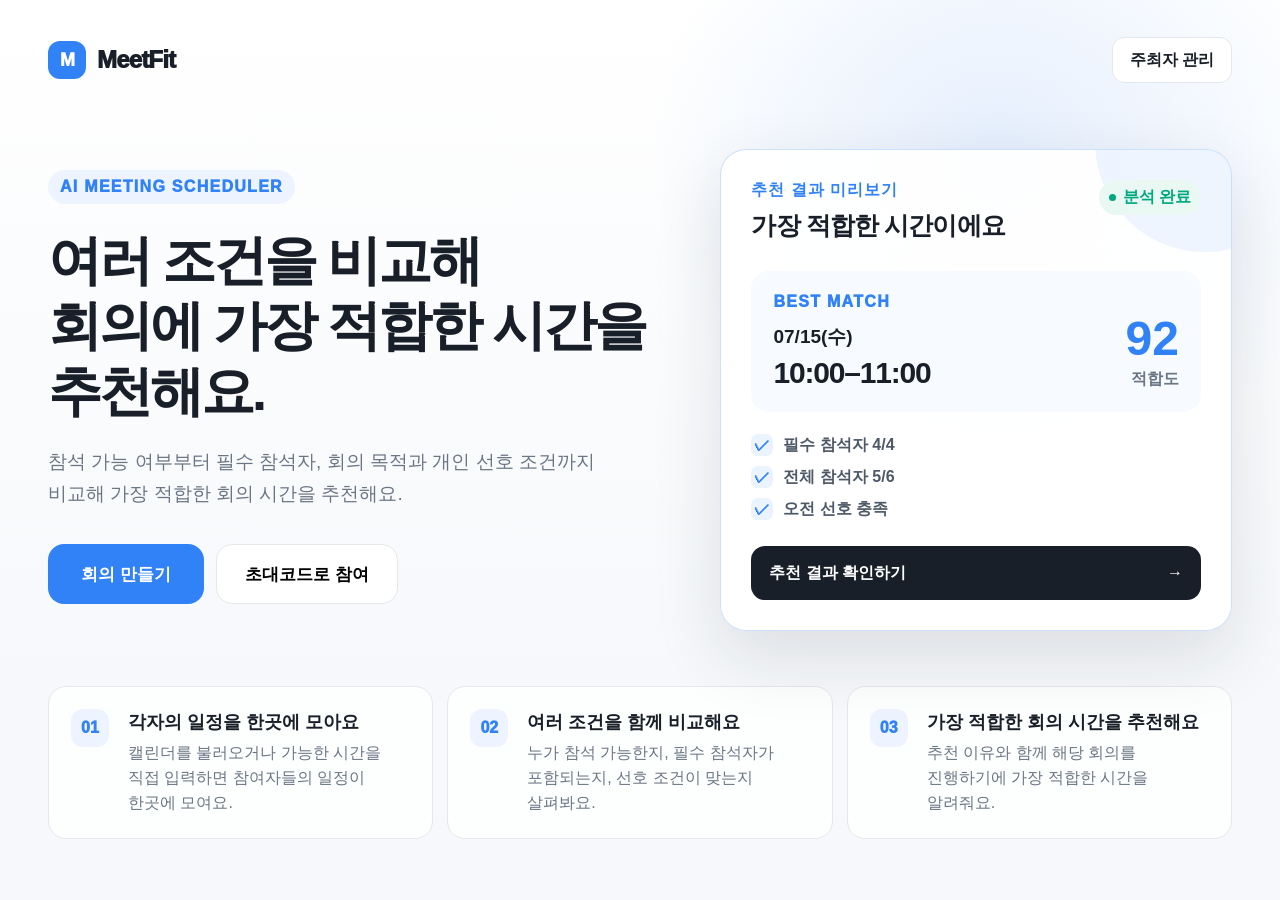
==== commit 8aab754d: "change" ====
--- a/index.html
+++ b/index.html
@@ -3062,10 +3062,7 @@
         <main class="landing-hero">
           <div class="landing-copy">
             <span class="landing-eyebrow">AI MEETING SCHEDULER</span>
-            <h1>
-              모두가 참석 가능한 시간이 아니라,<br />회의에 가장 적합한 시간을
-              추천해요.
-            </h1>
+            <h1>여러 조건을 비교해<br />회의에 가장 적합한 시간을 추천해요.</h1>
             <p class="landing-description">
               참석 가능 여부부터 필수 참석자, 회의 목적과 개인 선호 조건까지
               비교해 가장 적합한 회의 시간을 추천해요.
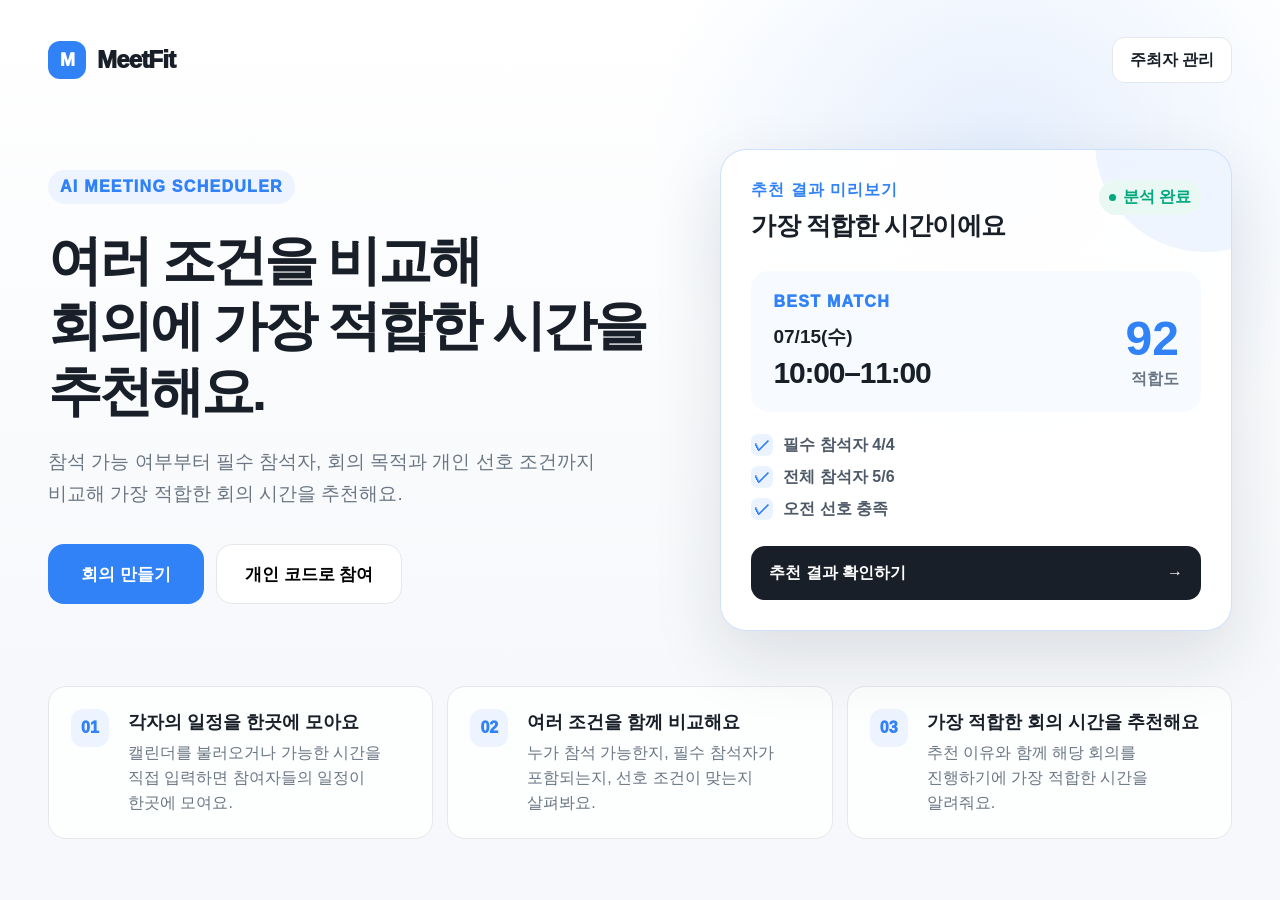
==== commit 3df9c478: "change" ====
--- a/index.html
+++ b/index.html
@@ -226,7 +226,26 @@
         display: flex;
         justify-content: space-between;
         align-items: center;
+        gap: 18px;
         margin-bottom: 22px;
+      }
+      .people-head-actions {
+        display: flex;
+        align-items: center;
+        justify-content: flex-end;
+        gap: 10px;
+        flex-shrink: 0;
+      }
+      .copy-all-links-button {
+        height: 46px;
+        padding: 0 18px;
+        border: 1px solid #d7e7ff;
+        border-radius: 12px;
+        background: #fff;
+        color: var(--blue);
+        font-size: 16px;
+        font-weight: 900;
+        white-space: nowrap;
       }
       .addline {
         display: grid;
@@ -253,6 +272,7 @@
         align-items: center;
         gap: 14px;
         background: white;
+        flex-wrap: wrap;
       }
       .avatar {
         width: 46px;
@@ -286,6 +306,55 @@
         background: #f2f4f6;
         color: #6b7684;
         font-weight: 900;
+      }
+      .participant-code {
+        display: block;
+        width: max-content;
+        margin-top: 6px;
+        color: var(--blue);
+        font-size: 16px;
+        font-weight: 900;
+        letter-spacing: 0.06em;
+      }
+      .person .person-info > span {
+        display: block;
+        margin-top: 2px;
+      }
+      .participant-link-button {
+        flex: 1 0 100%;
+        width: 100%;
+        height: 44px;
+        border-radius: 12px;
+        background: #eef4ff;
+        color: var(--blue);
+        font-size: 16px;
+        font-weight: 900;
+      }
+      .personal-invite-guide {
+        margin: 18px 0 22px;
+        color: var(--sub);
+        font-size: 16px;
+        line-height: 1.6;
+        word-break: keep-all;
+      }
+      .participant-confirm {
+        display: flex;
+        align-items: center;
+        gap: 14px;
+      }
+      .participant-confirm .person-info {
+        min-width: 0;
+      }
+      .participant-confirm-status {
+        margin-left: auto;
+        flex-shrink: 0;
+      }
+      .code-error {
+        min-height: 24px;
+        margin: 10px 0 0;
+        color: #e42939;
+        font-size: 16px;
+        font-weight: 700;
       }
       .criteria {
         display: flex;
@@ -569,12 +638,13 @@
         padding: 0 16px;
         border-radius: 99px;
         background: #f2f4f6;
-        font-weight: 900;
+        font-weight: 500;
         color: #6b7684;
       }
       .chip.on {
         background: var(--blue);
         color: white;
+        font-weight: 900;
       }
       .confirm-block {
         border: 1px solid var(--line);
@@ -769,6 +839,17 @@
         .page {
           padding: 28px 18px;
         }
+        .people-head {
+          align-items: flex-start;
+          flex-direction: column;
+        }
+        .people-head-actions {
+          width: 100%;
+          justify-content: space-between;
+        }
+        .copy-all-links-button {
+          flex: 1;
+        }
         .row,
         .addline,
         .people-grid,
@@ -812,7 +893,7 @@
         line-height: 1.7;
         color: #4b5563;
         margin: 0;
-        max-width: 720px;
+        max-width: 860px;
       }
       .manage-grid {
         display: grid;
@@ -1480,6 +1561,15 @@
       #manageCriteriaList.editing .mg-priority-item.drag-over {
         border-color: #9cc7ff;
         background: #f7fbff;
+      }
+      .criterion.fixed-priority,
+      #manageCriteriaList .mg-priority-item.fixed-priority {
+        border-color: #d7e7ff;
+        background: #f7fbff;
+      }
+      .fixed-priority .handle {
+        color: var(--blue) !important;
+        cursor: not-allowed !important;
       }
       #manageCriteriaHelp {
         margin: 0 0 14px;
@@ -2048,6 +2138,9 @@
       .completion-actions {
         margin-top: 26px;
       }
+      .completion-actions.three-actions {
+        grid-template-columns: repeat(3, minmax(0, 1fr));
+      }
       .participant-status-head {
         display: flex;
         align-items: flex-start;
@@ -2081,6 +2174,16 @@
         font-size: 16px;
         font-weight: 900;
       }
+      .edit-response-btn {
+        height: 42px;
+        padding: 0 16px;
+        border-radius: 12px;
+        background: #eef4ff;
+        color: var(--blue);
+        font-size: 16px;
+        font-weight: 900;
+        white-space: nowrap;
+      }
       .status-notice {
         margin-top: 24px;
         padding: 18px;
@@ -2097,7 +2200,17 @@
         .participant-status-head .pill {
           flex-shrink: 0;
         }
+        .participant-status-list .status-person {
+          flex-wrap: wrap;
+        }
+        .participant-status-list .edit-response-btn {
+          width: 100%;
+          margin-left: 56px;
+        }
         .completion-actions {
+          grid-template-columns: 1fr;
+        }
+        .completion-actions.three-actions {
           grid-template-columns: 1fr;
         }
       }
@@ -2238,10 +2351,16 @@
         width: 100%;
         min-width: 0;
         height: 48px;
-        padding: 0 12px;
+        padding: 0 46px 0 12px;
         border: 1px solid var(--line);
         border-radius: 12px;
-        background: #fff;
+        appearance: none;
+        -webkit-appearance: none;
+        background-color: #fff;
+        background-image: url("data:image/svg+xml,%3Csvg xmlns='http://www.w3.org/2000/svg' width='18' height='18' viewBox='0 0 18 18' fill='none'%3E%3Cpath d='M4 7L9 12L14 7' stroke='%23191F28' stroke-width='1.8' stroke-linecap='round' stroke-linejoin='round'/%3E%3C/svg%3E");
+        background-repeat: no-repeat;
+        background-position: right 20px center;
+        background-size: 18px 18px;
       }
       .extra-schedule-actions {
         display: flex;
@@ -3072,7 +3191,7 @@
                 회의 만들기
               </button>
               <button class="secondary landing-secondary" onclick="startJoin()">
-                초대코드로 참여
+                개인 코드로 참여
               </button>
             </div>
           </div>
@@ -3245,17 +3364,16 @@
               회의 정보 저장하기
             </button>
             <div id="createdInvite" class="invite-card hidden">
-              <span class="pill">초대코드</span>
-              <div class="code">XCZ7NS</div>
+              <span class="pill">개인 링크 생성 완료</span>
+              <p class="personal-invite-guide">
+                참가자 목록에서 개인 참여 링크를 복사해 전달해주세요. 개인
+                링크로 본인의 응답만 제출하고 수정할 수 있어요.
+              </p>
               <div class="pass-chip">
                 비밀번호 <span id="createdPassword">2407</span>
               </div>
               <div class="btnrow">
-                <button class="secondary" onclick="copyToast()">
-                  링크 복사</button
-                ><button class="secondary" onclick="copyCodeToast()">
-                  코드 복사</button
-                ><button
+                <button
                   class="primary manage-time-button"
                   onclick="go('manage')"
                 >
@@ -3274,7 +3392,16 @@
                     설정해주세요.
                   </p>
                 </div>
-                <span class="pill" id="totalCount">총 6명</span>
+                <div class="people-head-actions">
+                  <span class="pill" id="totalCount">총 6명</span>
+                  <button
+                    type="button"
+                    class="copy-all-links-button"
+                    onclick="copyAllParticipantLinks()"
+                  >
+                    전체 코드 복사
+                  </button>
+                </div>
               </div>
               <div class="hostbox">
                 <span class="pill">HOST</span><b id="hostPreviewName">박서연</b
@@ -3296,8 +3423,8 @@
               <div class="criteria-header">
                 <h2>추천 기준 우선순위</h2>
                 <p class="criteria-help">
-                  회의에 중요한 기준을 위아래로 드래그하여 우선순위를
-                  변경해보세요.
+                  필수 참석자 우선은 1순위로 고정돼요. 나머지 기준은 위아래로
+                  드래그해 순서를 변경할 수 있어요.
                 </p>
               </div>
               <div id="criteriaList" class="criteria"></div>
@@ -3319,11 +3446,11 @@
               관리 정보를 입력하고 참석자 응답 현황과 추천 시간을 확인해보세요.
             </p>
             <div class="field">
-              <label>초대코드</label
+              <label>회의 코드</label
               ><input
                 id="manageCodeInput"
                 value="XCZ7NS"
-                placeholder="초대코드 입력"
+                placeholder="회의 코드 입력"
                 oninput="checkManageGate()"
               />
             </div>
@@ -3363,16 +3490,6 @@
               참석자의 응답 현황과 입력한 회의 정보를 바탕으로 회의에 가장
               적합한 시간을 추천해요.
             </p>
-          </div>
-          <div class="invite-card" style="min-width: 280px; margin-top: 0">
-            <span class="pill">초대코드</span>
-            <div class="code" style="font-size: 36px">XCZ7NS</div>
-            <div class="btnrow">
-              <button class="secondary" onclick="copyToast()">링크 복사</button
-              ><button class="secondary" onclick="copyCodeToast()">
-                코드 복사
-              </button>
-            </div>
           </div>
         </div>
 
@@ -3418,8 +3535,8 @@
                 </button>
               </div>
               <p id="manageCriteriaHelp" class="mg-priority-help">
-                회의에 중요한 기준을 위로 드래그하여 추천 우선순위를
-                변경해보세요.
+                필수 참석자 우선은 1순위로 고정돼요. 나머지 기준을 드래그해 추천
+                우선순위를 변경해보세요.
               </p>
               <div id="manageCriteriaList" class="mg-priority readonly">
                 <div class="mg-priority-item">
@@ -3617,13 +3734,26 @@
             <div id="joinProgress" style="width: 16%"></div>
           </div>
           <div class="join-step active" data-step="0">
-            <h2>초대코드를 입력해주세요.</h2>
-            <p class="lead">받은 초대코드로 회의에 참여해요.</p>
-            <div class="field"><input value="XCZ7NS" /></div>
+            <h2>개인 참여 코드를 입력해주세요.</h2>
+            <p class="lead">
+              주최자에게 받은 개인 코드로 내 응답을 제출하거나 수정해요.
+            </p>
+            <div class="field">
+              <input
+                id="participantCodeInput"
+                value="H3VF8N"
+                maxlength="12"
+                autocomplete="off"
+                placeholder="개인 참여 코드"
+                oninput="clearParticipantCodeError()"
+                onkeydown="if (event.key === 'Enter') enterParticipantCode();"
+              />
+              <p id="participantCodeError" class="code-error"></p>
+            </div>
             <button
               class="primary"
               style="width: 100%; margin-top: 20px"
-              onclick="joinNext()"
+              onclick="enterParticipantCode()"
             >
               참여하기
             </button>
@@ -3637,14 +3767,24 @@
                 <span id="joinLength">1시간</span>
               </p>
             </div>
-            <h3>누구신가요?</h3>
-            <div class="name-list" id="identityList"></div>
+            <h3>참가자 정보</h3>
+            <div class="confirm-block participant-confirm">
+              <div class="avatar" id="joinParticipantAvatar">최</div>
+              <div class="person-info">
+                <b id="joinParticipantName">최유진</b>
+                <span id="joinParticipantRole">Marketing</span>
+              </div>
+              <span
+                id="joinParticipantStatus"
+                class="pill participant-confirm-status"
+                >응답 전</span
+              >
+            </div>
             <button
               id="identityNext"
               class="primary"
               style="width: 100%; margin-top: 20px"
               onclick="joinNext()"
-              disabled
             >
               다음
             </button>
@@ -4217,7 +4357,7 @@
             </div>
           </div>
           <div class="join-step" data-step="5">
-            <h2>이 조건으로 제출할까요?</h2>
+            <h2 id="joinSubmitTitle">이 조건으로 제출할까요?</h2>
             <div class="confirm-block">
               <h3>참가자</h3>
               <p class="muted" id="selectedIdentityText">
@@ -4234,18 +4374,26 @@
                 오전 선호 · 점심 직후 제외
               </p>
             </div>
-            <button class="primary" style="width: 100%" onclick="submitJoin()">
+            <button
+              id="joinSubmitButton"
+              class="primary"
+              style="width: 100%"
+              onclick="submitJoin()"
+            >
               조건 제출
             </button>
           </div>
           <div class="join-step" data-step="6">
-            <h2>제출을 완료했어요.</h2>
+            <h2 id="joinCompletionTitle">제출을 완료했어요.</h2>
             <p class="lead" id="doneText">최유진님의 조건이 반영됐어요.</p>
             <p class="completion-note">
               모든 응답이 모이면 주최자가 회의 시간을 확정할 예정이에요.
             </p>
-            <div class="btnrow completion-actions">
+            <div class="btnrow completion-actions three-actions">
               <button class="secondary" onclick="go('home')">홈으로</button>
+              <button class="secondary" onclick="editCurrentResponse()">
+                응답 수정하기
+              </button>
               <button class="primary" onclick="showParticipantStatus()">
                 응답 현황 보기
               </button>
@@ -4289,6 +4437,7 @@
           {
             name: "김민준",
             role: "Designer",
+            inviteCode: "A7KM2P",
             essential: true,
             done: true,
             conditions: "Google Calendar · 오전 선호 · 점심 직후 제외",
@@ -4296,6 +4445,7 @@
           {
             name: "이지훈",
             role: "Developer",
+            inviteCode: "D9QX4L",
             essential: true,
             done: true,
             conditions: "직접 입력 · 월/수 가능 · 오전 선호",
@@ -4303,6 +4453,7 @@
           {
             name: "최유진",
             role: "Marketing",
+            inviteCode: "H3VF8N",
             essential: false,
             done: false,
             conditions: "",
@@ -4310,6 +4461,7 @@
           {
             name: "한도윤",
             role: "Operation",
+            inviteCode: "R6TN9C",
             essential: true,
             done: true,
             conditions: "",
@@ -4317,6 +4469,7 @@
           {
             name: "정수민",
             role: "Content",
+            inviteCode: "B4SJ7W",
             essential: false,
             done: false,
             conditions: "직접 입력 · 화/수/목 가능",
@@ -4325,15 +4478,17 @@
         selected: "",
         method: "직접 입력하기",
         calendarProvider: "Google Calendar",
+        editingResponse: false,
+        editableParticipant: "",
       };
       const criteria = [
         {
+          title: "필수 참석자 우선",
+          desc: "필수 참석자가 모두 가능한 시간을 먼저 추천해요.",
+        },
+        {
           title: "회의 목적에 맞는 시간",
           desc: "회의 목적에 잘 맞는 시간대를 먼저 추천해요.",
-        },
-        {
-          title: "필수 참석자 우선",
-          desc: "필수 참석자가 모두 가능한 시간을 먼저 추천해요.",
         },
         {
           title: "가장 빠른 일정",
@@ -4482,6 +4637,17 @@
         state.host.essential = document.getElementById("hostEssential").checked;
         renderPeople();
       }
+      function generateParticipantCode() {
+        const alphabet = "ABCDEFGHJKLMNPQRSTUVWXYZ23456789";
+        let code = "";
+        do {
+          code = Array.from(
+            { length: 6 },
+            () => alphabet[Math.floor(Math.random() * alphabet.length)],
+          ).join("");
+        } while (state.people.some((p) => p.inviteCode === code));
+        return code;
+      }
       function renderPeople() {
         document.getElementById("hostPreviewName").textContent =
           state.host.name;
@@ -4494,9 +4660,10 @@
         const box = document.getElementById("peopleList");
         box.innerHTML = "";
         state.people.forEach((p, i) => {
+          if (!p.inviteCode) p.inviteCode = generateParticipantCode();
           box.insertAdjacentHTML(
             "beforeend",
-            `<div class="person"><div class="avatar">${p.name[0]}</div><div class="person-info"><b>${p.name}</b><span>${p.role}</span></div><input class="mini-check" type="checkbox" ${p.essential ? "checked" : ""} onchange="state.people[${i}].essential=this.checked"><button class="remove" onclick="removePerson(${i})">×</button></div>`,
+            `<div class="person"><div class="avatar">${p.name[0]}</div><div class="person-info"><b>${p.name}</b><span>${p.role}</span><small class="participant-code">개인 코드 ${p.inviteCode}</small></div><input class="mini-check" type="checkbox" ${p.essential ? "checked" : ""} onchange="state.people[${i}].essential=this.checked"><button class="remove" onclick="removePerson(${i})">×</button><button class="participant-link-button" onclick="copyParticipantLink('${p.inviteCode}','${p.name}')">개인 링크 복사</button></div>`,
           );
         });
         renderIdentity();
@@ -4509,6 +4676,7 @@
         state.people.push({
           name: n,
           role: r,
+          inviteCode: generateParticipantCode(),
           essential: false,
           done: false,
           conditions: "",
@@ -4528,7 +4696,7 @@
         criteria.forEach((c, i) =>
           box.insertAdjacentHTML(
             "beforeend",
-            `<div class="criterion" draggable="true" data-index="${i}"><span class="handle" aria-hidden="true">☰</span><span class="num">${i + 1}</span><div><b>${c.title}</b><div class="small">${c.desc}</div></div></div>`,
+            `<div class="criterion ${i === 0 ? "fixed-priority" : ""}" ${i === 0 ? 'draggable="false"' : 'draggable="true"'} data-index="${i}"><span class="handle" aria-hidden="true">${i === 0 ? "🔒" : "☰"}</span><span class="num">${i + 1}</span><div><b>${c.title}</b><div class="small">${c.desc}</div></div></div>`,
           ),
         );
         enableDrag();
@@ -4537,43 +4705,51 @@
         const list = document.getElementById("criteriaList");
         if (!list) return;
         let dragged = null;
-        list.querySelectorAll(".criterion").forEach((card) => {
-          card.addEventListener("dragstart", (e) => {
-            dragged = card;
-            card.classList.add("dragging");
-            e.dataTransfer.effectAllowed = "move";
-            e.dataTransfer.setData("text/plain", "");
+        list
+          .querySelectorAll(".criterion:not(.fixed-priority)")
+          .forEach((card) => {
+            card.addEventListener("dragstart", (e) => {
+              dragged = card;
+              card.classList.add("dragging");
+              e.dataTransfer.effectAllowed = "move";
+              e.dataTransfer.setData("text/plain", "");
+            });
+            card.addEventListener("dragend", () => {
+              card.classList.remove("dragging");
+              list
+                .querySelectorAll(".criterion")
+                .forEach((item) => item.classList.remove("drag-over"));
+              dragged = null;
+              updateCriteriaNumbers();
+            });
+            card.addEventListener("dragover", (e) => {
+              e.preventDefault();
+              if (!dragged || dragged === card) return;
+              card.classList.add("drag-over");
+              const rect = card.getBoundingClientRect();
+              const after = e.clientY > rect.top + rect.height / 2;
+              list.insertBefore(dragged, after ? card.nextSibling : card);
+            });
+            card.addEventListener("dragleave", () =>
+              card.classList.remove("drag-over"),
+            );
+            card.addEventListener("drop", (e) => {
+              e.preventDefault();
+              card.classList.remove("drag-over");
+              updateCriteriaNumbers();
+            });
           });
-          card.addEventListener("dragend", () => {
-            card.classList.remove("dragging");
-            list
-              .querySelectorAll(".criterion")
-              .forEach((item) => item.classList.remove("drag-over"));
-            dragged = null;
-            updateCriteriaNumbers();
-          });
-          card.addEventListener("dragover", (e) => {
-            e.preventDefault();
-            if (!dragged || dragged === card) return;
-            card.classList.add("drag-over");
-            const rect = card.getBoundingClientRect();
-            const after = e.clientY > rect.top + rect.height / 2;
-            list.insertBefore(dragged, after ? card.nextSibling : card);
-          });
-          card.addEventListener("dragleave", () =>
-            card.classList.remove("drag-over"),
-          );
-          card.addEventListener("drop", (e) => {
-            e.preventDefault();
-            card.classList.remove("drag-over");
-            updateCriteriaNumbers();
-          });
-        });
       }
       function updateCriteriaNumbers() {
-        const cards = [
-          ...document.querySelectorAll("#criteriaList .criterion"),
-        ];
+        const list = document.getElementById("criteriaList");
+        let cards = [...document.querySelectorAll("#criteriaList .criterion")];
+        const fixed = cards.find(
+          (card) => card.querySelector("b")?.textContent === "필수 참석자 우선",
+        );
+        if (list && fixed && list.firstElementChild !== fixed) {
+          list.prepend(fixed);
+          cards = [...document.querySelectorAll("#criteriaList .criterion")];
+        }
         cards.forEach((card, i) => {
           const num = card.querySelector(".num");
           if (num) num.textContent = i + 1;
@@ -4596,7 +4772,7 @@
         box.innerHTML = criteria
           .map(
             (c, i) =>
-              `<div class="mg-priority-item" ${manageCriteriaEditing ? 'draggable="true"' : ""}>${manageCriteriaEditing ? '<span class="handle" aria-hidden="true">☰</span>' : ""}<div class="mg-order">${i + 1}</div><div class="mg-priority-copy"><b>${c.title}</b><span>${c.desc}</span></div></div>`,
+              `<div class="mg-priority-item ${i === 0 ? "fixed-priority" : ""}" ${manageCriteriaEditing && i > 0 ? 'draggable="true"' : 'draggable="false"'}>${manageCriteriaEditing ? `<span class="handle" aria-hidden="true">${i === 0 ? "🔒" : "☰"}</span>` : ""}<div class="mg-order">${i + 1}</div><div class="mg-priority-copy"><b>${c.title}</b><span>${c.desc}</span></div></div>`,
           )
           .join("");
         const btn = document.getElementById("manageCriteriaBtn");
@@ -4620,39 +4796,41 @@
         const list = document.getElementById("manageCriteriaList");
         if (!list) return;
         let dragged = null;
-        list.querySelectorAll(".mg-priority-item").forEach((card) => {
-          card.addEventListener("dragstart", (e) => {
-            dragged = card;
-            card.classList.add("dragging");
-            e.dataTransfer.effectAllowed = "move";
-            e.dataTransfer.setData("text/plain", "");
+        list
+          .querySelectorAll(".mg-priority-item:not(.fixed-priority)")
+          .forEach((card) => {
+            card.addEventListener("dragstart", (e) => {
+              dragged = card;
+              card.classList.add("dragging");
+              e.dataTransfer.effectAllowed = "move";
+              e.dataTransfer.setData("text/plain", "");
+            });
+            card.addEventListener("dragend", () => {
+              card.classList.remove("dragging");
+              list
+                .querySelectorAll(".mg-priority-item")
+                .forEach((item) => item.classList.remove("drag-over"));
+              updateManageCriteriaFromDom();
+              dragged = null;
+            });
+            card.addEventListener("dragover", (e) => {
+              e.preventDefault();
+              if (!dragged || dragged === card) return;
+              card.classList.add("drag-over");
+              const rect = card.getBoundingClientRect();
+              const after = e.clientY > rect.top + rect.height / 2;
+              list.insertBefore(dragged, after ? card.nextSibling : card);
+              updateManageCriteriaNumbersOnly();
+            });
+            card.addEventListener("dragleave", () =>
+              card.classList.remove("drag-over"),
+            );
+            card.addEventListener("drop", (e) => {
+              e.preventDefault();
+              card.classList.remove("drag-over");
+              updateManageCriteriaFromDom();
+            });
           });
-          card.addEventListener("dragend", () => {
-            card.classList.remove("dragging");
-            list
-              .querySelectorAll(".mg-priority-item")
-              .forEach((item) => item.classList.remove("drag-over"));
-            updateManageCriteriaFromDom();
-            dragged = null;
-          });
-          card.addEventListener("dragover", (e) => {
-            e.preventDefault();
-            if (!dragged || dragged === card) return;
-            card.classList.add("drag-over");
-            const rect = card.getBoundingClientRect();
-            const after = e.clientY > rect.top + rect.height / 2;
-            list.insertBefore(dragged, after ? card.nextSibling : card);
-            updateManageCriteriaNumbersOnly();
-          });
-          card.addEventListener("dragleave", () =>
-            card.classList.remove("drag-over"),
-          );
-          card.addEventListener("drop", (e) => {
-            e.preventDefault();
-            card.classList.remove("drag-over");
-            updateManageCriteriaFromDom();
-          });
-        });
       }
       function updateManageCriteriaNumbersOnly() {
         document
@@ -4660,9 +4838,21 @@
           .forEach((n, i) => (n.textContent = i + 1));
       }
       function updateManageCriteriaFromDom() {
-        const cards = [
+        const list = document.getElementById("manageCriteriaList");
+        let cards = [
           ...document.querySelectorAll("#manageCriteriaList .mg-priority-item"),
         ];
+        const fixed = cards.find(
+          (card) => card.querySelector("b")?.textContent === "필수 참석자 우선",
+        );
+        if (list && fixed && list.firstElementChild !== fixed) {
+          list.prepend(fixed);
+          cards = [
+            ...document.querySelectorAll(
+              "#manageCriteriaList .mg-priority-item",
+            ),
+          ];
+        }
         const next = cards.map((card) => ({
           title: card.querySelector("b")?.textContent || "",
           desc:
@@ -4679,7 +4869,7 @@
 
       function showInvite() {
         document.getElementById("createdInvite").classList.remove("hidden");
-        copyToast();
+        showToastMessage("참가자별 개인 링크를 만들었어요.");
       }
       function renderStatus() {
         const box = document.getElementById("statusList");
@@ -4694,7 +4884,7 @@
         state.people.forEach((p) =>
           box.insertAdjacentHTML(
             "beforeend",
-            `<div class="status-person"><div class="avatar">${p.name[0]}</div><div class="person-info"><b>${p.name}</b><span>${p.role} · ${p.essential ? "필수 참석자" : "일반 참석자"}</span><div class="small">${p.done ? p.conditions : "아직 조건을 제출하지 않았어요."}</div></div><span class="badge ${p.done ? "done" : "pending"}">${p.done ? "제출 완료" : "대기 중"}</span>${p.done ? "" : '<button class="secondary" onclick="copyToast()">링크 복사</button>'}</div>`,
+            `<div class="status-person"><div class="avatar">${p.name[0]}</div><div class="person-info"><b>${p.name}</b><span>${p.role} · ${p.essential ? "필수 참석자" : "일반 참석자"}</span><div class="small">${p.done ? p.conditions : "아직 조건을 제출하지 않았어요."}</div></div><span class="badge ${p.done ? "done" : "pending"}">${p.done ? "제출 완료" : "대기 중"}</span><button class="secondary" onclick="copyParticipantLink('${p.inviteCode}','${p.name}')">개인 링크 복사</button></div>`,
           ),
         );
       }
@@ -4860,7 +5050,9 @@
         };
       }
       function getRecommendationPreset() {
-        const top = criteria[0]?.title || "필수 참석자 우선";
+        // 필수 참석자 우선은 모든 추천에 고정 적용하고,
+        // 그다음 순위의 기준으로 후보 간 우선순위를 결정해요.
+        const top = criteria[1]?.title || "필수 참석자 우선";
         const purpose = getMeetingPurposeText();
         const purposePreset = getPurposeRecommendationPreset();
         const presets = {
@@ -5141,13 +5333,103 @@
       }
       function copyCodeToast() {
         const t = document.getElementById("toast");
-        t.textContent = "초대코드가 복사되었습니다.";
+        t.textContent = "회의 코드가 복사됐어요.";
         t.classList.add("show");
         setTimeout(() => {
           t.classList.remove("show");
           t.textContent = "복사되었습니다.";
         }, 1300);
       }
+      function getParticipantLink(code) {
+        const url = new URL(window.location.href);
+        url.search = "";
+        url.hash = "";
+        url.searchParams.set("participant", code);
+        return url.toString();
+      }
+      function copyParticipantLink(code, name) {
+        const link = getParticipantLink(code);
+        const message = `${name}님의 개인 참여 링크를 복사했어요.`;
+        if (navigator.clipboard?.writeText) {
+          navigator.clipboard.writeText(link).catch(() => {});
+        }
+        showToastMessage(message);
+      }
+      function copyAllParticipantLinks() {
+        const lines = [
+          "[MeetFit 개인 참여 코드]",
+          "각 코드를 해당 참가자에게 전달해주세요.",
+          "",
+          ...state.people.flatMap((person) => [
+            `${person.name} · ${person.role} · ${person.inviteCode}`,
+            getParticipantLink(person.inviteCode),
+            "",
+          ]),
+        ];
+        if (navigator.clipboard?.writeText) {
+          navigator.clipboard.writeText(lines.join("\n")).catch(() => {});
+        }
+        showToastMessage("전체 코드 목록을 복사했어요.");
+      }
+      function getParticipantStorageKey(code) {
+        return `meetfit:response:${code}`;
+      }
+      function loadSavedParticipantResponses() {
+        state.people.forEach((person) => {
+          try {
+            const saved = JSON.parse(
+              localStorage.getItem(
+                getParticipantStorageKey(person.inviteCode),
+              ) || "null",
+            );
+            if (!saved) return;
+            person.done = Boolean(saved.done);
+            person.conditions = saved.conditions || person.conditions;
+            person.responseData = saved;
+          } catch (_) {}
+        });
+      }
+      function saveParticipantResponse(person) {
+        const responseData = {
+          done: true,
+          conditions: person.conditions,
+          method: state.method,
+          calendarProvider: state.calendarProvider,
+          selectedConditions: getSelectedConditions()
+            .split(" · ")
+            .filter(Boolean),
+          manualSelected: [...manualSchedule.selected],
+          updatedAt: new Date().toISOString(),
+        };
+        person.responseData = responseData;
+        try {
+          localStorage.setItem(
+            getParticipantStorageKey(person.inviteCode),
+            JSON.stringify(responseData),
+          );
+        } catch (_) {}
+      }
+      function restoreParticipantResponse(person) {
+        const saved = person.responseData;
+        if (!saved) return;
+        state.method = saved.method || state.method;
+        state.calendarProvider =
+          saved.calendarProvider || state.calendarProvider;
+        manualSchedule.selected.clear();
+        (saved.manualSelected || []).forEach((slot) =>
+          manualSchedule.selected.add(slot),
+        );
+        const selectedConditions = new Set(saved.selectedConditions || []);
+        document
+          .querySelectorAll('.join-step[data-step="4"] .chip')
+          .forEach((chip) =>
+            chip.classList.toggle(
+              "on",
+              selectedConditions.has(chip.textContent.trim()),
+            ),
+          );
+        renderManualSchedule();
+      }
       function copyToast() {
         const t = document.getElementById("toast");
         t.textContent = "복사되었습니다.";
@@ -5155,11 +5437,57 @@
         setTimeout(() => t.classList.remove("show"), 1300);
       }
       let joinStep = 0;
-      function startJoin() {
+      function startJoin(code = "") {
         joinStep = 0;
         state.selected = "";
-        state.calendarProvider = "Google Calendar";
+        state.editingResponse = false;
         go("join");
+        renderJoin();
+        if (code) {
+          const input = document.getElementById("participantCodeInput");
+          if (input) input.value = code;
+          enterParticipantCode();
+        }
+      }
+      function clearParticipantCodeError() {
+        const error = document.getElementById("participantCodeError");
+        if (error) error.textContent = "";
+      }
+      function enterParticipantCode() {
+        const input = document.getElementById("participantCodeInput");
+        const code = String(input?.value || "")
+          .trim()
+          .toUpperCase();
+        const person = state.people.find(
+          (participant) => participant.inviteCode === code,
+        );
+        if (!person) {
+          const error = document.getElementById("participantCodeError");
+          if (error) error.textContent = "개인 참여 코드를 다시 확인해주세요.";
+          return;
+        }
+        clearParticipantCodeError();
+        state.selected = person.name;
+        state.editableParticipant = person.name;
+        state.editingResponse = person.done;
+        if (person.responseData) {
+          restoreParticipantResponse(person);
+        } else if (!person.done) {
+          state.method = "직접 입력하기";
+          state.calendarProvider = "Google Calendar";
+        } else if (person.conditions.startsWith("직접 입력")) {
+          state.method = "직접 입력하기";
+        } else if (person.conditions.includes("기본 캘린더")) {
+          state.method = "캘린더 가져오기 · 기본 캘린더";
+          state.calendarProvider = "기본 캘린더";
+        } else if (person.conditions.includes("Google Calendar")) {
+          state.method = "캘린더 가져오기 · Google Calendar";
+          state.calendarProvider = "Google Calendar";
+        }
+        document.getElementById("selectedIdentityText").textContent =
+          person.name + " · " + person.role;
+        document.getElementById("methodText").textContent = state.method;
+        joinStep = 1;
         renderJoin();
       }
       function joinNext() {
@@ -5188,27 +5516,36 @@
             : getManualScheduleSummary();
           summary.textContent = base + " · " + (selected || "추가 조건 없음");
         }
+        const submitTitle = document.getElementById("joinSubmitTitle");
+        const submitButton = document.getElementById("joinSubmitButton");
+        if (submitTitle) {
+          submitTitle.textContent = state.editingResponse
+            ? "수정한 조건을 저장할까요?"
+            : "이 조건으로 제출할까요?";
+        }
+        if (submitButton) {
+          submitButton.textContent = state.editingResponse
+            ? "수정 완료"
+            : "조건 제출";
+        }
         renderIdentity();
       }
       function renderIdentity() {
-        const box = document.getElementById("identityList");
-        if (!box) return;
-        box.innerHTML = "";
-        state.people.forEach((p) => {
-          const selected = state.selected === p.name;
-          box.insertAdjacentHTML(
-            "beforeend",
-            `<button class="name-card ${p.done ? "disabled" : ""} ${selected ? "selected" : ""}" ${p.done ? "disabled" : ""} onclick="selectIdentity('${p.name}','${p.role}')"><div class="avatar">${p.name[0]}</div><div class="person-info"><b>${p.name}</b><span>${p.role}</span></div><span class="badge ${p.done ? "done" : "pending"}">${p.done ? "제출 완료" : selected ? "선택됨" : "선택"}</span></button>`,
-          );
-        });
+        const person = state.people.find((p) => p.name === state.selected);
+        if (!person) return;
+        const avatar = document.getElementById("joinParticipantAvatar");
+        const name = document.getElementById("joinParticipantName");
+        const role = document.getElementById("joinParticipantRole");
+        const status = document.getElementById("joinParticipantStatus");
         const btn = document.getElementById("identityNext");
-        if (btn) btn.disabled = !state.selected;
-      }
-      function selectIdentity(n, r) {
-        state.selected = n;
-        document.getElementById("selectedIdentityText").textContent =
-          n + " · " + r;
-        renderIdentity();
+        if (avatar) avatar.textContent = person.name[0];
+        if (name) name.textContent = person.name;
+        if (role) role.textContent = person.role;
+        if (status) {
+          status.textContent = person.done ? "제출 완료" : "응답 전";
+          status.classList.toggle("done", person.done);
+        }
+        if (btn) btn.textContent = person.done ? "응답 수정하기" : "다음";
       }
       const manualSchedule = {
         selected: new Set(),
@@ -5554,6 +5891,41 @@
         renderParticipantStatus();
         renderJoin();
       }
+      function editCurrentResponse() {
+        const name = state.selected || state.editableParticipant;
+        const person = state.people.find((p) => p.name === name && p.done);
+        if (!person) return;
+        state.selected = person.name;
+        state.editableParticipant = person.name;
+        state.editingResponse = true;
+        document.getElementById("selectedIdentityText").textContent =
+          person.name + " · " + person.role;
+        document.getElementById("methodText").textContent = state.method;
+
+        const flow = document.getElementById("conditionFlow");
+        const title = document.getElementById("conditionTitle");
+        if (state.method.startsWith("캘린더")) {
+          if (flow) flow.className = "calendar-mode";
+          if (title) title.textContent = "일정을 확인해주세요.";
+          const provider = document.getElementById("calendarProviderText");
+          if (provider) provider.textContent = state.calendarProvider;
+          document
+            .querySelectorAll(".calendar-option")
+            .forEach((button) =>
+              button.classList.toggle(
+                "selected",
+                button.dataset.provider === state.calendarProvider,
+              ),
+            );
+        } else {
+          if (flow) flow.className = "manual-mode";
+          if (title) title.textContent = "가능한 시간과 조건을 선택해주세요.";
+          renderManualSchedule();
+        }
+        joinStep = 4;
+        go("join");
+        renderJoin();
+      }
       function renderParticipantStatus() {
         const list = document.getElementById("participantStatusList");
         if (!list) return;
@@ -5568,7 +5940,7 @@
           const isMe = p.name === state.selected;
           list.insertAdjacentHTML(
             "beforeend",
-            `<div class="status-person ${isMe ? "current-user" : ""}"><div class="avatar">${p.name[0]}</div><div class="person-info"><b>${p.name}${isMe ? '<span class="you-badge">나</span>' : ""}</b><span>${p.role}</span></div><span class="badge ${p.done ? "done" : "pending"}">${p.done ? "제출 완료" : "대기 중"}</span></div>`,
+            `<div class="status-person ${isMe ? "current-user" : ""}"><div class="avatar">${p.name[0]}</div><div class="person-info"><b>${p.name}${isMe ? '<span class="you-badge">나</span>' : ""}</b><span>${p.role}</span></div><span class="badge ${p.done ? "done" : "pending"}">${p.done ? "제출 완료" : "대기 중"}</span>${isMe && p.done ? '<button class="edit-response-btn" onclick="editCurrentResponse()">수정</button>' : ""}</div>`,
           );
         });
       }
@@ -5584,8 +5956,10 @@
       }
       function submitJoin() {
         const person = state.people.find((p) => p.name === state.selected);
+        const wasEditing = state.editingResponse;
         if (person) {
           person.done = true;
+          state.editableParticipant = person.name;
           person.conditions =
             state.method +
             " · " +
@@ -5593,9 +5967,17 @@
               ? getManualScheduleSummary() + " · "
               : "") +
             (getSelectedConditions() || "추가 조건 없음");
+          saveParticipantResponse(person);
+        }
+        const completionTitle = document.getElementById("joinCompletionTitle");
+        if (completionTitle) {
+          completionTitle.textContent = wasEditing
+            ? "수정을 완료했어요."
+            : "제출을 완료했어요.";
         }
         document.getElementById("doneText").textContent =
-          state.selected + "님의 조건이 반영됐어요.";
+          state.selected +
+          (wasEditing ? "님의 조건이 수정됐어요." : "님의 조건이 반영됐어요.");
         renderStatus();
         renderResults();
         renderIdentity();
@@ -5620,7 +6002,12 @@
         )
           e.target.classList.toggle("on");
       });
+      loadSavedParticipantResponses();
       renderAll();
+      const incomingParticipantCode = new URLSearchParams(
+        window.location.search,
+      ).get("participant");
+      if (incomingParticipantCode) startJoin(incomingParticipantCode);
     </script>
   </body>
 </html>
